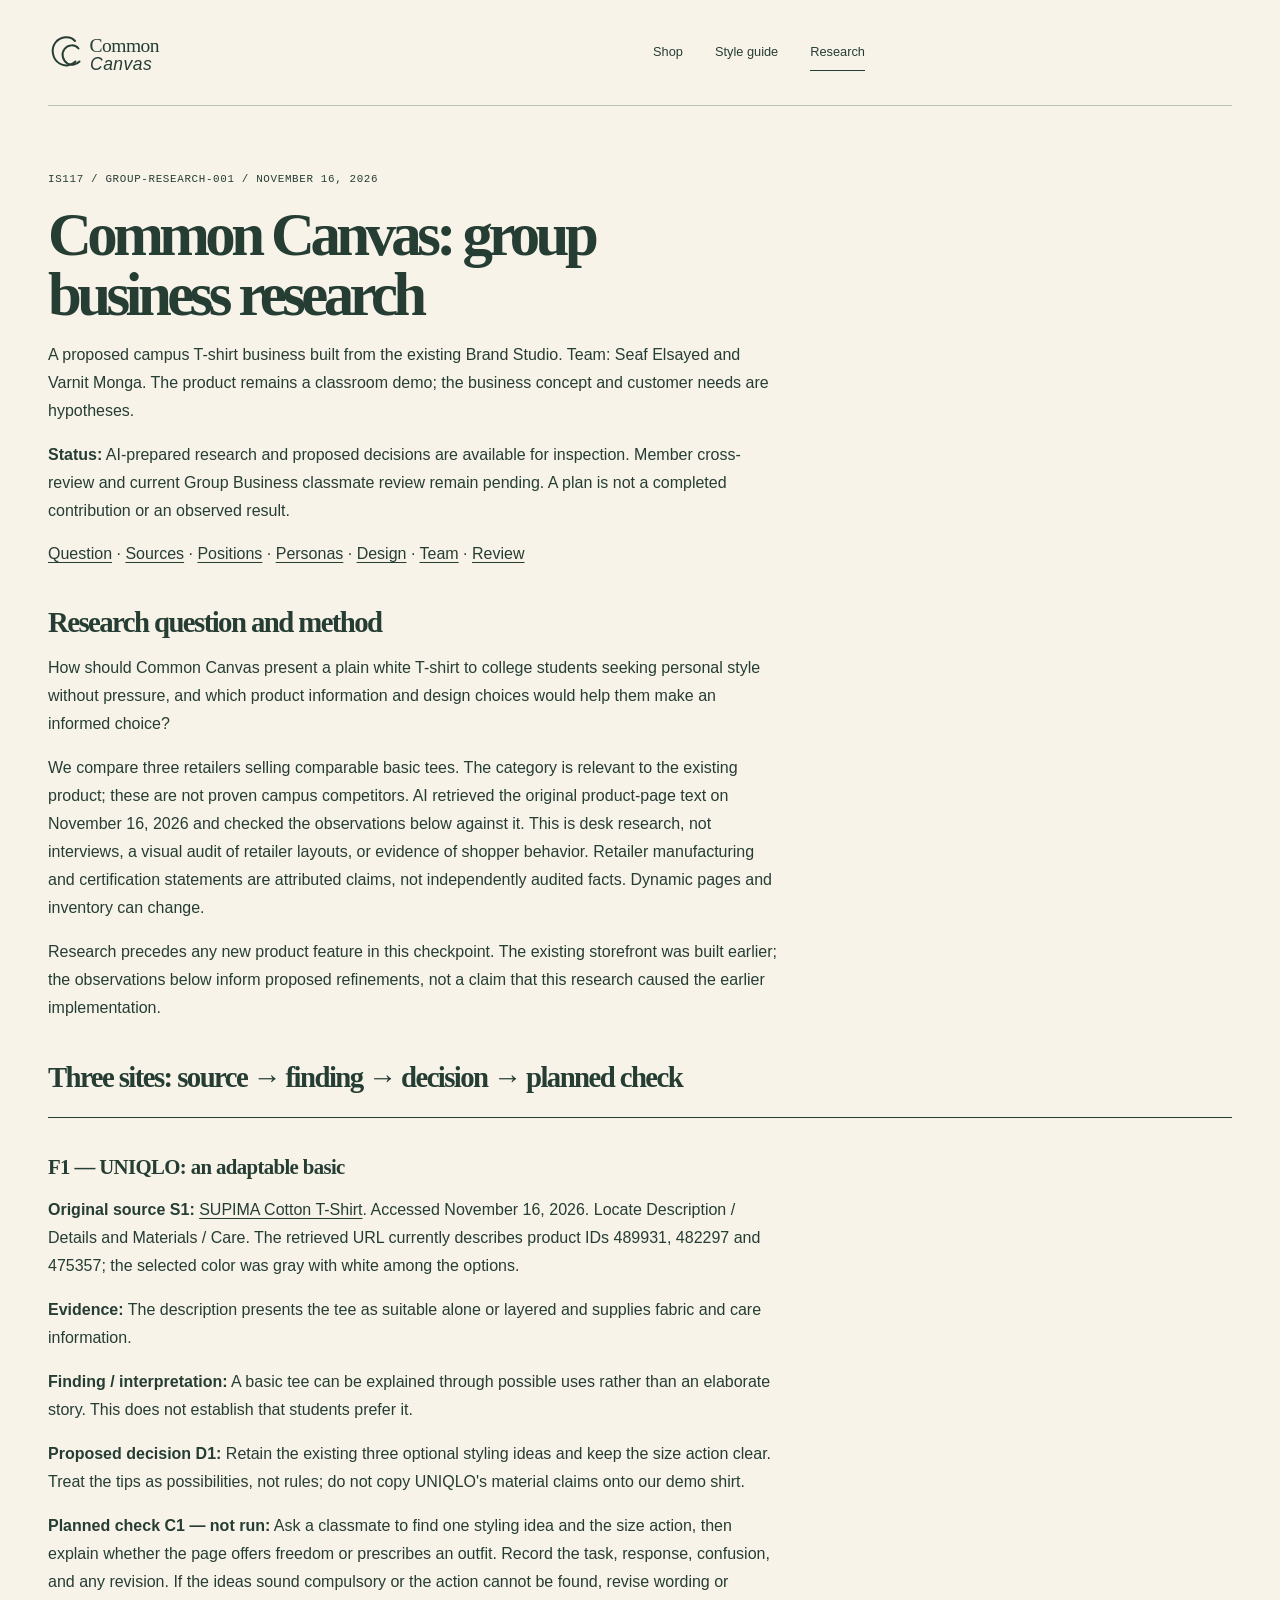
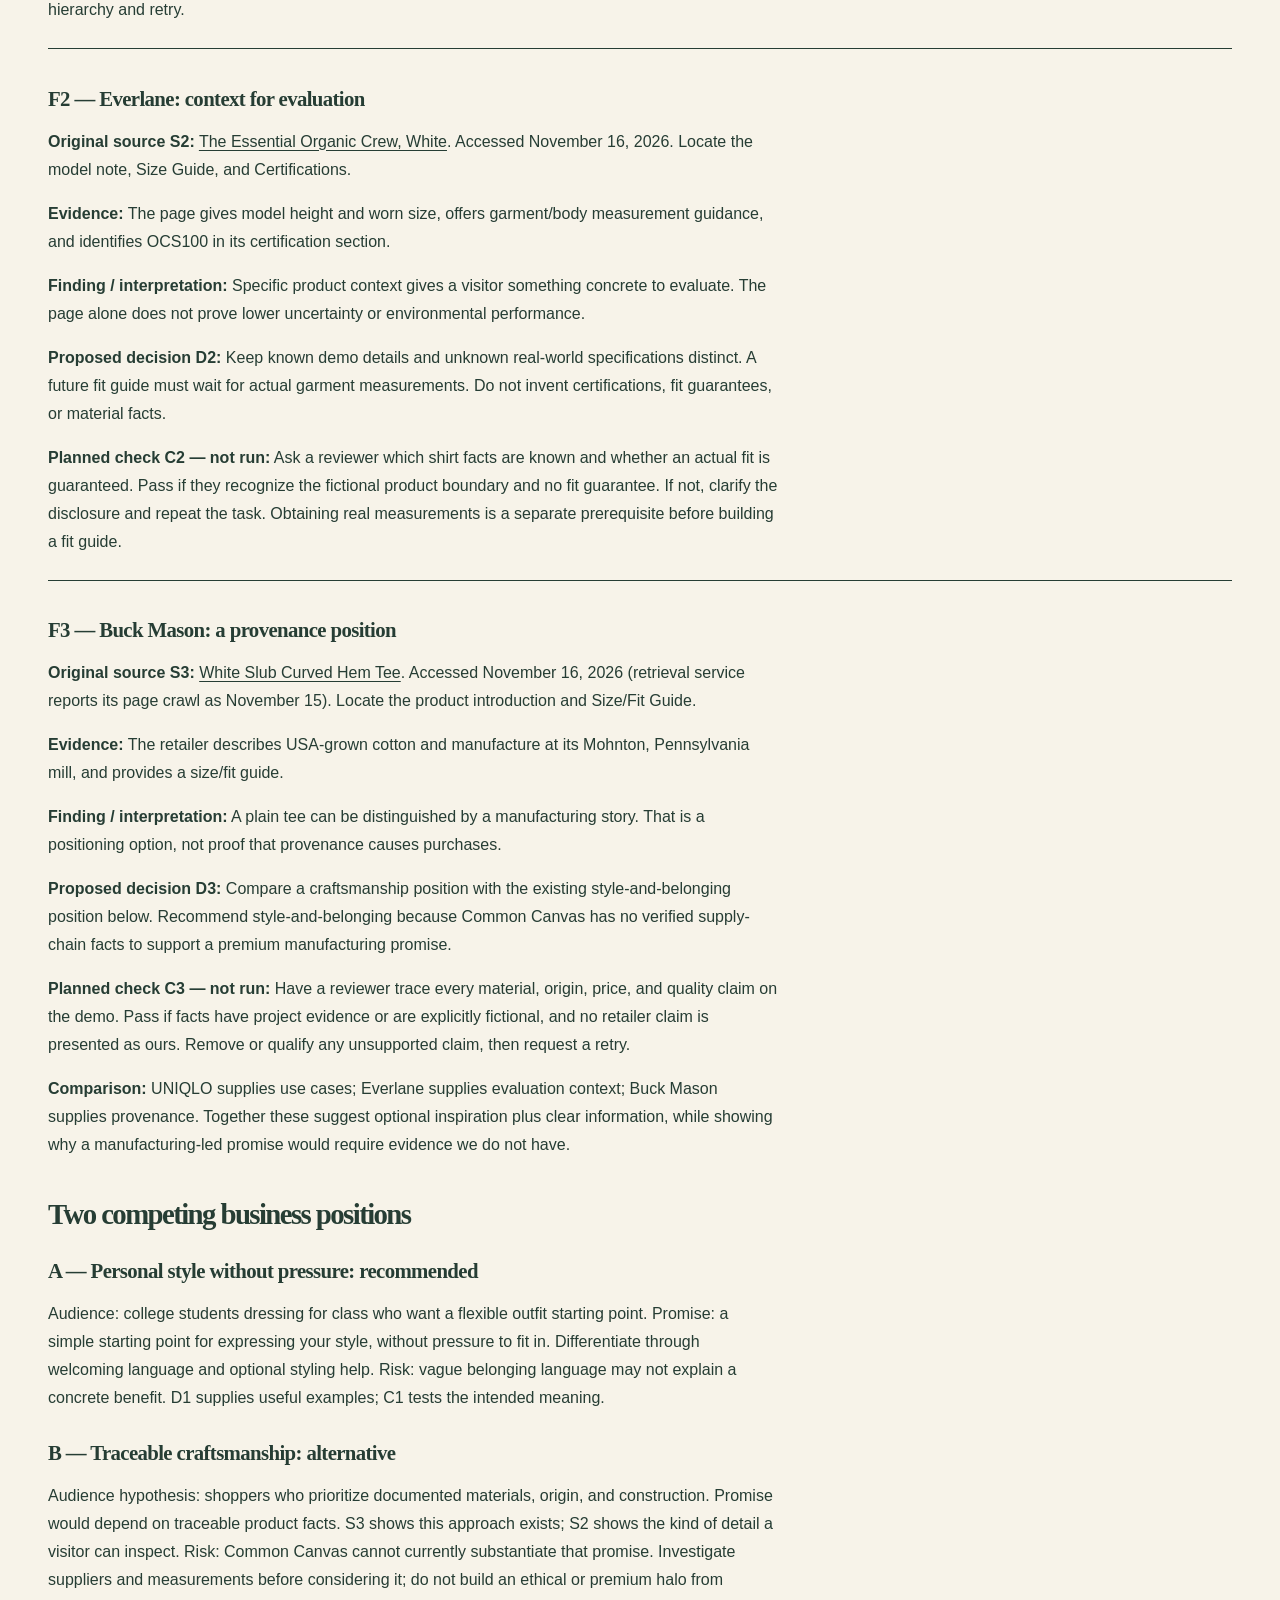
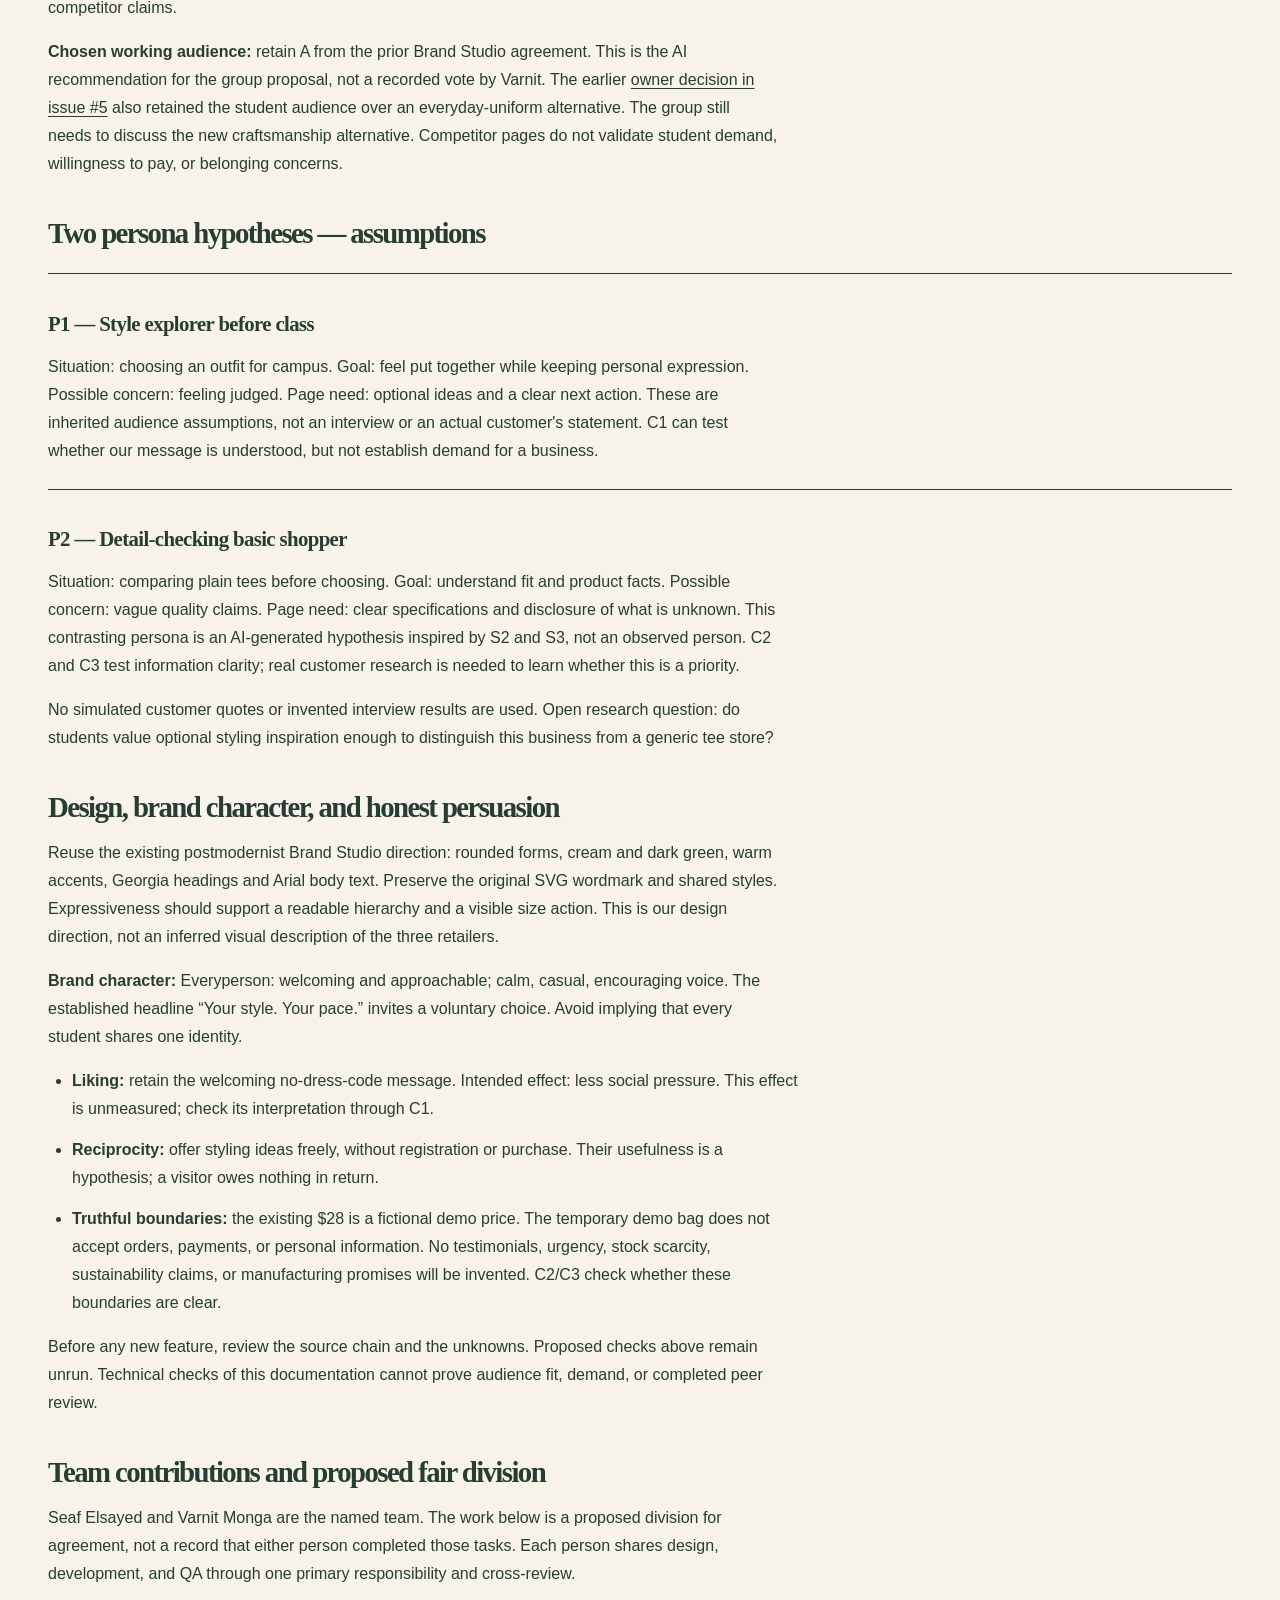
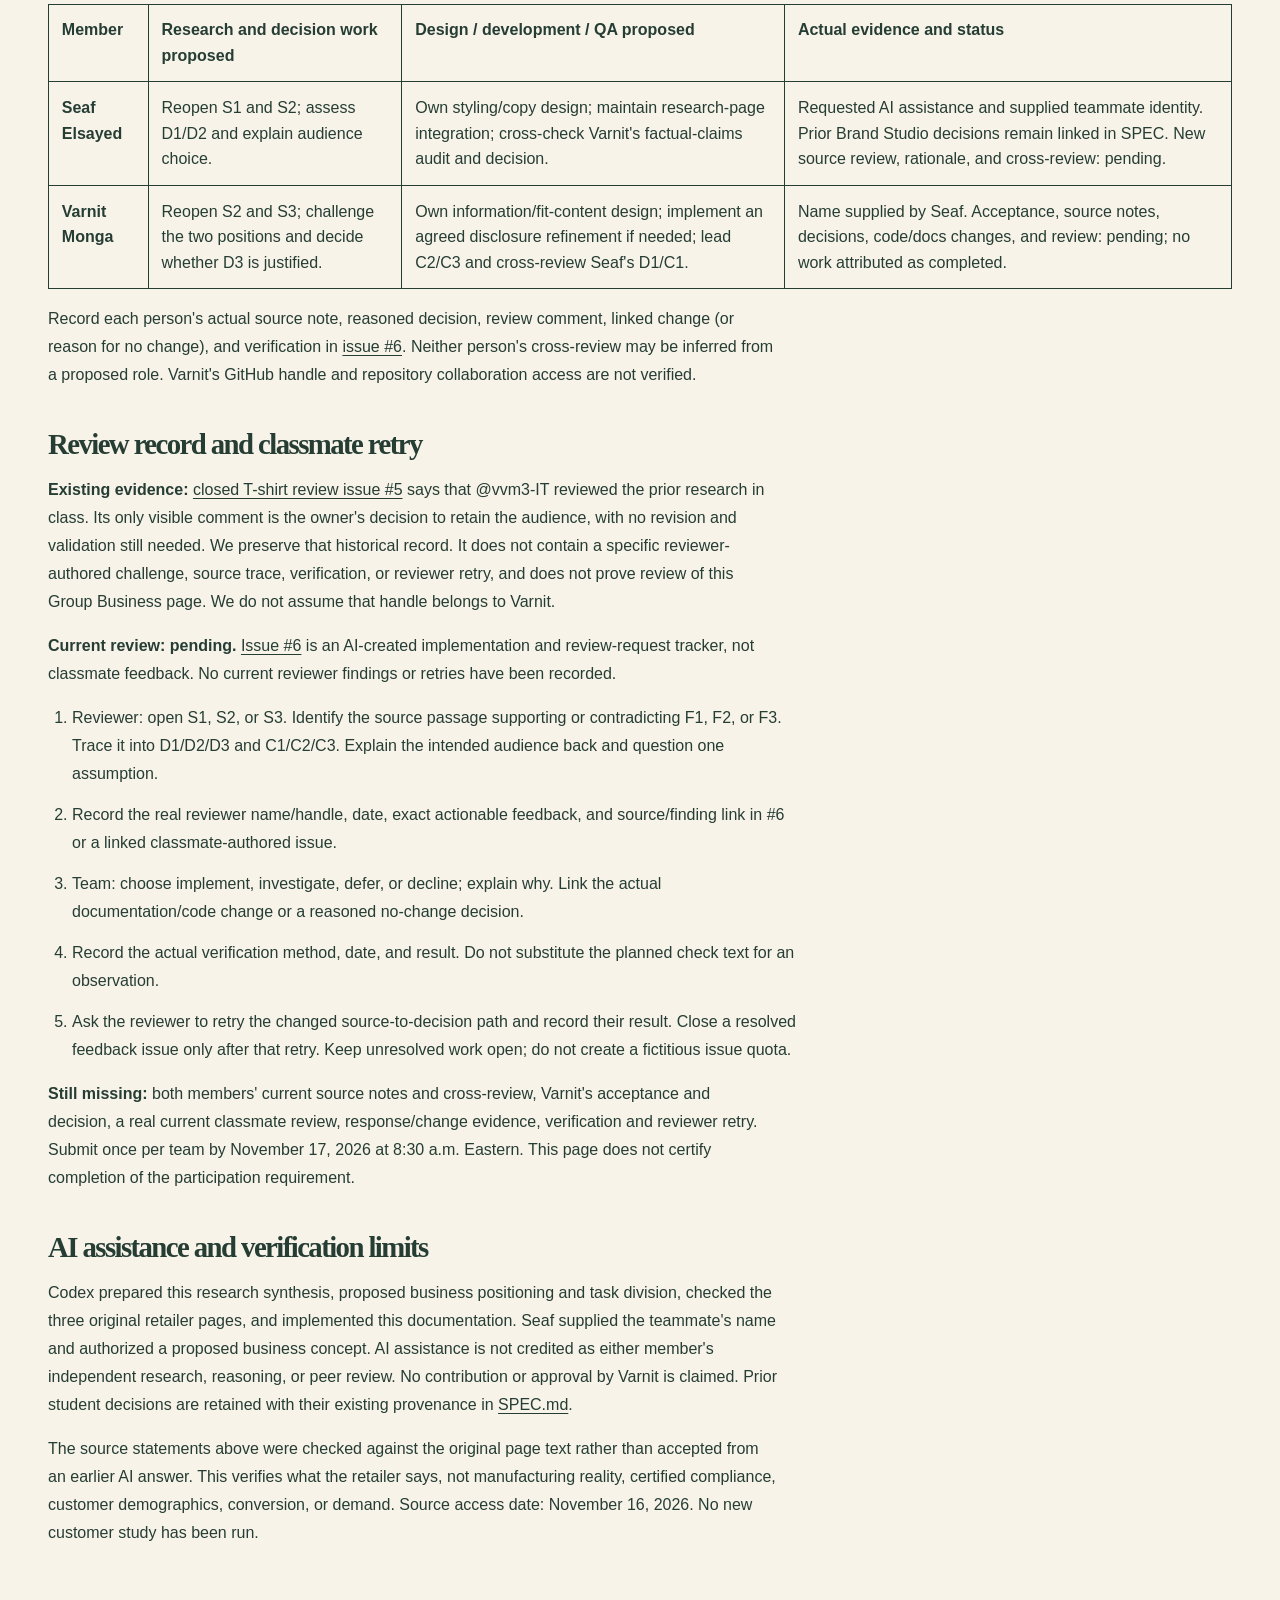
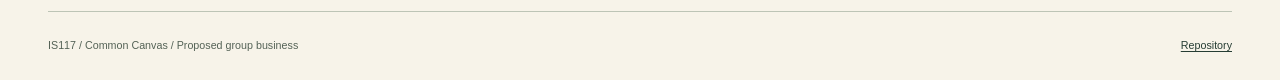
==== public/research.html @ 38889634 "Document proposed Common Canvas group business research" ====
<!doctype html>
<html lang="en">
  <head>
    <meta charset="utf-8" />
    <meta name="viewport" content="width=device-width, initial-scale=1" />
    <meta
      name="description"
      content="Common Canvas group business research: original sources, assumptions, proposed decisions, team responsibilities and pending peer review."
    />
    <title>Group Business Research — Common Canvas</title>
    <link rel="icon" href="data:," />
    <link rel="stylesheet" href="styles.css" />
    <link rel="stylesheet" href="research.css" />
  </head>
  <body>
    <a class="skip-link" href="#main">Skip to content</a>
    <header class="site-header wrap">
      <a
        class="brand-link"
        href="index.html"
        aria-label="Common Canvas storefront home"
        ><img
          class="wordmark"
          src="assets/wordmark.svg"
          alt="Common Canvas logo"
          width="190"
          height="44"
      /></a>
      <nav class="main-nav" aria-label="Main navigation">
        <a class="nav-link" href="index.html">Shop</a
        ><a class="nav-link" href="styleguide.html">Style guide</a
        ><a class="nav-link" href="research.html" aria-current="page"
          >Research</a
        >
      </nav>
    </header>
    <main id="main" class="wrap research-record">
      <p class="eyebrow">IS117 / GROUP-RESEARCH-001 / November 16, 2026</p>
      <h1>Common Canvas: group business research</h1>
      <p>
        A proposed campus T-shirt business built from the existing Brand Studio.
        Team: Seaf Elsayed and Varnit Monga. The product remains a classroom
        demo; the business concept and customer needs are hypotheses.
      </p>
      <p>
        <strong>Status:</strong> AI-prepared research and proposed decisions are
        available for inspection. Member cross-review and current Group Business
        classmate review remain pending. A plan is not a completed contribution
        or an observed result.
      </p>
      <nav aria-label="Research contents">
        <a href="#question">Question</a> · <a href="#sources">Sources</a> ·
        <a href="#positions">Positions</a> · <a href="#personas">Personas</a> ·
        <a href="#design">Design</a> · <a href="#team">Team</a> ·
        <a href="#review">Review</a>
      </nav>
      <section id="question">
        <h2>Research question and method</h2>
        <p>
          How should Common Canvas present a plain white T-shirt to college
          students seeking personal style without pressure, and which product
          information and design choices would help them make an informed
          choice?
        </p>
        <p>
          We compare three retailers selling comparable basic tees. The category
          is relevant to the existing product; these are not proven campus
          competitors. AI retrieved the original product-page text on November
          16, 2026 and checked the observations below against it. This is desk
          research, not interviews, a visual audit of retailer layouts, or
          evidence of shopper behavior. Retailer manufacturing and certification
          statements are attributed claims, not independently audited facts.
          Dynamic pages and inventory can change.
        </p>
        <p>
          Research precedes any new product feature in this checkpoint. The
          existing storefront was built earlier; the observations below inform
          proposed refinements, not a claim that this research caused the
          earlier implementation.
        </p>
      </section>
      <section id="sources">
        <h2>Three sites: source → finding → decision → planned check</h2>
        <article id="finding-1">
          <h3>F1 — UNIQLO: an adaptable basic</h3>
          <p>
            <strong>Original source S1:</strong>
            <a href="https://www.uniqlo.com/us/en/products/E455365-000/00"
              >SUPIMA Cotton T-Shirt</a
            >. Accessed November 16, 2026. Locate Description / Details and
            Materials / Care. The retrieved URL currently describes product IDs
            489931, 482297 and 475357; the selected color was gray with white
            among the options.
          </p>
          <p>
            <strong>Evidence:</strong> The description presents the tee as
            suitable alone or layered and supplies fabric and care information.
          </p>
          <p>
            <strong>Finding / interpretation:</strong> A basic tee can be
            explained through possible uses rather than an elaborate story. This
            does not establish that students prefer it.
          </p>
          <p>
            <strong>Proposed decision D1:</strong> Retain the existing three
            optional styling ideas and keep the size action clear. Treat the
            tips as possibilities, not rules; do not copy UNIQLO's material
            claims onto our demo shirt.
          </p>
          <p>
            <strong>Planned check C1 — not run:</strong> Ask a classmate to find
            one styling idea and the size action, then explain whether the page
            offers freedom or prescribes an outfit. Record the task, response,
            confusion, and any revision. If the ideas sound compulsory or the
            action cannot be found, revise wording or hierarchy and retry.
          </p>
        </article>
        <article id="finding-2">
          <h3>F2 — Everlane: context for evaluation</h3>
          <p>
            <strong>Original source S2:</strong>
            <a
              href="https://www.everlane.com/products/mens-essential-organic-crew-uniform-white"
              >The Essential Organic Crew, White</a
            >. Accessed November 16, 2026. Locate the model note, Size Guide,
            and Certifications.
          </p>
          <p>
            <strong>Evidence:</strong> The page gives model height and worn
            size, offers garment/body measurement guidance, and identifies
            OCS100 in its certification section.
          </p>
          <p>
            <strong>Finding / interpretation:</strong> Specific product context
            gives a visitor something concrete to evaluate. The page alone does
            not prove lower uncertainty or environmental performance.
          </p>
          <p>
            <strong>Proposed decision D2:</strong> Keep known demo details and
            unknown real-world specifications distinct. A future fit guide must
            wait for actual garment measurements. Do not invent certifications,
            fit guarantees, or material facts.
          </p>
          <p>
            <strong>Planned check C2 — not run:</strong> Ask a reviewer which
            shirt facts are known and whether an actual fit is guaranteed. Pass
            if they recognize the fictional product boundary and no fit
            guarantee. If not, clarify the disclosure and repeat the task.
            Obtaining real measurements is a separate prerequisite before
            building a fit guide.
          </p>
        </article>
        <article id="finding-3">
          <h3>F3 — Buck Mason: a provenance position</h3>
          <p>
            <strong>Original source S3:</strong>
            <a
              href="https://www.buckmason.com/products/white-slub-curved-hem-tee"
              >White Slub Curved Hem Tee</a
            >. Accessed November 16, 2026 (retrieval service reports its page
            crawl as November 15). Locate the product introduction and Size/Fit
            Guide.
          </p>
          <p>
            <strong>Evidence:</strong> The retailer describes USA-grown cotton
            and manufacture at its Mohnton, Pennsylvania mill, and provides a
            size/fit guide.
          </p>
          <p>
            <strong>Finding / interpretation:</strong> A plain tee can be
            distinguished by a manufacturing story. That is a positioning
            option, not proof that provenance causes purchases.
          </p>
          <p>
            <strong>Proposed decision D3:</strong> Compare a craftsmanship
            position with the existing style-and-belonging position below.
            Recommend style-and-belonging because Common Canvas has no verified
            supply-chain facts to support a premium manufacturing promise.
          </p>
          <p>
            <strong>Planned check C3 — not run:</strong> Have a reviewer trace
            every material, origin, price, and quality claim on the demo. Pass
            if facts have project evidence or are explicitly fictional, and no
            retailer claim is presented as ours. Remove or qualify any
            unsupported claim, then request a retry.
          </p>
        </article>
        <p>
          <strong>Comparison:</strong> UNIQLO supplies use cases; Everlane
          supplies evaluation context; Buck Mason supplies provenance. Together
          these suggest optional inspiration plus clear information, while
          showing why a manufacturing-led promise would require evidence we do
          not have.
        </p>
      </section>
      <section id="positions">
        <h2>Two competing business positions</h2>
        <h3>A — Personal style without pressure: recommended</h3>
        <p>
          Audience: college students dressing for class who want a flexible
          outfit starting point. Promise: a simple starting point for expressing
          your style, without pressure to fit in. Differentiate through
          welcoming language and optional styling help. Risk: vague belonging
          language may not explain a concrete benefit. D1 supplies useful
          examples; C1 tests the intended meaning.
        </p>
        <h3>B — Traceable craftsmanship: alternative</h3>
        <p>
          Audience hypothesis: shoppers who prioritize documented materials,
          origin, and construction. Promise would depend on traceable product
          facts. S3 shows this approach exists; S2 shows the kind of detail a
          visitor can inspect. Risk: Common Canvas cannot currently substantiate
          that promise. Investigate suppliers and measurements before
          considering it; do not build an ethical or premium halo from
          competitor claims.
        </p>
        <p>
          <strong>Chosen working audience:</strong> retain A from the prior
          Brand Studio agreement. This is the AI recommendation for the group
          proposal, not a recorded vote by Varnit. The earlier
          <a
            href="https://github.com/seafelsayed/is117-brand-studio/issues/5#issuecomment-6757113529"
            >owner decision in issue #5</a
          >
          also retained the student audience over an everyday-uniform
          alternative. The group still needs to discuss the new craftsmanship
          alternative. Competitor pages do not validate student demand,
          willingness to pay, or belonging concerns.
        </p>
      </section>
      <section id="personas">
        <h2>Two persona hypotheses — assumptions</h2>
        <article>
          <h3>P1 — Style explorer before class</h3>
          <p>
            Situation: choosing an outfit for campus. Goal: feel put together
            while keeping personal expression. Possible concern: feeling judged.
            Page need: optional ideas and a clear next action. These are
            inherited audience assumptions, not an interview or an actual
            customer's statement. C1 can test whether our message is understood,
            but not establish demand for a business.
          </p>
        </article>
        <article>
          <h3>P2 — Detail-checking basic shopper</h3>
          <p>
            Situation: comparing plain tees before choosing. Goal: understand
            fit and product facts. Possible concern: vague quality claims. Page
            need: clear specifications and disclosure of what is unknown. This
            contrasting persona is an AI-generated hypothesis inspired by S2 and
            S3, not an observed person. C2 and C3 test information clarity; real
            customer research is needed to learn whether this is a priority.
          </p>
        </article>
        <p>
          No simulated customer quotes or invented interview results are used.
          Open research question: do students value optional styling inspiration
          enough to distinguish this business from a generic tee store?
        </p>
      </section>
      <section id="design">
        <h2>Design, brand character, and honest persuasion</h2>
        <p>
          Reuse the existing postmodernist Brand Studio direction: rounded
          forms, cream and dark green, warm accents, Georgia headings and Arial
          body text. Preserve the original SVG wordmark and shared styles.
          Expressiveness should support a readable hierarchy and a visible size
          action. This is our design direction, not an inferred visual
          description of the three retailers.
        </p>
        <p>
          <strong>Brand character:</strong> Everyperson: welcoming and
          approachable; calm, casual, encouraging voice. The established
          headline “Your style. Your pace.” invites a voluntary choice. Avoid
          implying that every student shares one identity.
        </p>
        <ul>
          <li>
            <strong>Liking:</strong> retain the welcoming no-dress-code message.
            Intended effect: less social pressure. This effect is unmeasured;
            check its interpretation through C1.
          </li>
          <li>
            <strong>Reciprocity:</strong> offer styling ideas freely, without
            registration or purchase. Their usefulness is a hypothesis; a
            visitor owes nothing in return.
          </li>
          <li>
            <strong>Truthful boundaries:</strong> the existing $28 is a
            fictional demo price. The temporary demo bag does not accept orders,
            payments, or personal information. No testimonials, urgency, stock
            scarcity, sustainability claims, or manufacturing promises will be
            invented. C2/C3 check whether these boundaries are clear.
          </li>
        </ul>
        <p>
          Before any new feature, review the source chain and the unknowns.
          Proposed checks above remain unrun. Technical checks of this
          documentation cannot prove audience fit, demand, or completed peer
          review.
        </p>
      </section>
      <section id="team">
        <h2>Team contributions and proposed fair division</h2>
        <p>
          Seaf Elsayed and Varnit Monga are the named team. The work below is a
          proposed division for agreement, not a record that either person
          completed those tasks. Each person shares design, development, and QA
          through one primary responsibility and cross-review.
        </p>
        <section
          class="table-scroll"
          tabindex="0"
          aria-label="Team contribution table"
        >
          <table>
            <thead>
              <tr>
                <th scope="col">Member</th>
                <th scope="col">Research and decision work proposed</th>
                <th scope="col">Design / development / QA proposed</th>
                <th scope="col">Actual evidence and status</th>
              </tr>
            </thead>
            <tbody>
              <tr>
                <th scope="row">Seaf Elsayed</th>
                <td>
                  Reopen S1 and S2; assess D1/D2 and explain audience choice.
                </td>
                <td>
                  Own styling/copy design; maintain research-page integration;
                  cross-check Varnit's factual-claims audit and decision.
                </td>
                <td>
                  Requested AI assistance and supplied teammate identity. Prior
                  Brand Studio decisions remain linked in SPEC. New source
                  review, rationale, and cross-review: pending.
                </td>
              </tr>
              <tr>
                <th scope="row">Varnit Monga</th>
                <td>
                  Reopen S2 and S3; challenge the two positions and decide
                  whether D3 is justified.
                </td>
                <td>
                  Own information/fit-content design; implement an agreed
                  disclosure refinement if needed; lead C2/C3 and cross-review
                  Seaf's D1/C1.
                </td>
                <td>
                  Name supplied by Seaf. Acceptance, source notes, decisions,
                  code/docs changes, and review: pending; no work attributed as
                  completed.
                </td>
              </tr>
            </tbody>
          </table>
        </section>
        <p>
          Record each person's actual source note, reasoned decision, review
          comment, linked change (or reason for no change), and verification in
          <a href="https://github.com/seafelsayed/is117-brand-studio/issues/6"
            >issue #6</a
          >. Neither person's cross-review may be inferred from a proposed role.
          Varnit's GitHub handle and repository collaboration access are not
          verified.
        </p>
      </section>
      <section id="review">
        <h2>Review record and classmate retry</h2>
        <p>
          <strong>Existing evidence:</strong>
          <a href="https://github.com/seafelsayed/is117-brand-studio/issues/5"
            >closed T-shirt review issue #5</a
          >
          says that @vvm3-IT reviewed the prior research in class. Its only
          visible comment is the owner's decision to retain the audience, with
          no revision and validation still needed. We preserve that historical
          record. It does not contain a specific reviewer-authored challenge,
          source trace, verification, or reviewer retry, and does not prove
          review of this Group Business page. We do not assume that handle
          belongs to Varnit.
        </p>
        <p>
          <strong>Current review: pending.</strong>
          <a href="https://github.com/seafelsayed/is117-brand-studio/issues/6"
            >Issue #6</a
          >
          is an AI-created implementation and review-request tracker, not
          classmate feedback. No current reviewer findings or retries have been
          recorded.
        </p>
        <ol>
          <li>
            Reviewer: open S1, S2, or S3. Identify the source passage supporting
            or contradicting F1, F2, or F3. Trace it into D1/D2/D3 and C1/C2/C3.
            Explain the intended audience back and question one assumption.
          </li>
          <li>
            Record the real reviewer name/handle, date, exact actionable
            feedback, and source/finding link in #6 or a linked
            classmate-authored issue.
          </li>
          <li>
            Team: choose implement, investigate, defer, or decline; explain why.
            Link the actual documentation/code change or a reasoned no-change
            decision.
          </li>
          <li>
            Record the actual verification method, date, and result. Do not
            substitute the planned check text for an observation.
          </li>
          <li>
            Ask the reviewer to retry the changed source-to-decision path and
            record their result. Close a resolved feedback issue only after that
            retry. Keep unresolved work open; do not create a fictitious issue
            quota.
          </li>
        </ol>
        <p>
          <strong>Still missing:</strong> both members' current source notes and
          cross-review, Varnit's acceptance and decision, a real current
          classmate review, response/change evidence, verification and reviewer
          retry. Submit once per team by November 17, 2026 at 8:30 a.m. Eastern.
          This page does not certify completion of the participation
          requirement.
        </p>
      </section>
      <section id="disclosure">
        <h2>AI assistance and verification limits</h2>
        <p>
          Codex prepared this research synthesis, proposed business positioning
          and task division, checked the three original retailer pages, and
          implemented this documentation. Seaf supplied the teammate's name and
          authorized a proposed business concept. AI assistance is not credited
          as either member's independent research, reasoning, or peer review. No
          contribution or approval by Varnit is claimed. Prior student decisions
          are retained with their existing provenance in
          <a
            href="https://github.com/seafelsayed/is117-brand-studio/blob/main/SPEC.md"
            >SPEC.md</a
          >.
        </p>
        <p>
          The source statements above were checked against the original page
          text rather than accepted from an earlier AI answer. This verifies
          what the retailer says, not manufacturing reality, certified
          compliance, customer demographics, conversion, or demand. Source
          access date: November 16, 2026. No new customer study has been run.
        </p>
      </section>
    </main>
    <footer class="site-footer wrap">
      <p>IS117 / Common Canvas / Proposed group business</p>
      <a href="https://github.com/seafelsayed/is117-brand-studio">Repository</a>
    </footer>
  </body>
</html>
---- public/styles.css ----
/* Shared brand tokens. Change these after you agree on your brand direction.
   Both the storefront and the live style guide use this file. */
:root {
  --color-paper: #f7f3e9;
  --color-ink: #263d34;
  --color-muted: #546256;
  --color-line: #bdc4b6;
  --color-accent: #dfc7b2;
  --color-soft: #e2e7dc;
  --color-white: #fff;
  --color-danger: #992e28;
  --font-body: arial, helvetica, sans-serif;
  --font-display: georgia, "Times New Roman", serif;
  --font-mono: ui-monospace, sfmono-regular, consolas, monospace;
  --space-1: 0.5rem;
  --space-2: 1rem;
  --space-3: 1.5rem;
  --space-4: 2rem;
  --space-5: 3rem;
  --space-6: 4rem;
  --page-width: 1440px;
}

* {
  box-sizing: border-box;
}

html {
  scroll-behavior: smooth;
  scroll-padding-top: 1.5rem;
}

body {
  margin: 0;
  background: var(--color-paper);
  color: var(--color-ink);
  font-family: var(--font-body);
  line-height: 1.6;
  -webkit-font-smoothing: antialiased;
}

img,
svg {
  display: block;
  max-width: 100%;
}

button,
a,
input {
  -webkit-tap-highlight-color: transparent;
}

a {
  color: inherit;
  text-underline-offset: 0.2em;
  text-decoration-thickness: 1px;
}

a:hover {
  text-decoration-thickness: 2px;
}

button,
input {
  font: inherit;
}

button {
  cursor: pointer;
}

button:disabled {
  cursor: default;
}

:focus-visible {
  outline: 3px solid var(--color-ink);
  outline-offset: 5px;
}

[hidden] {
  display: none !important;
}

::selection {
  background: var(--color-accent);
  color: var(--color-ink);
}

h1,
h2,
h3,
p {
  margin: 0;
}

h1,
h2,
h3 {
  font-family: var(--font-display);
  font-weight: 550;
}

h1 {
  font-size: clamp(3.4rem, 6.25vw, 6.6rem);
  line-height: 0.99;
  letter-spacing: -0.075em;
}

h2 {
  font-size: clamp(2rem, 3.6vw, 3.75rem);
  line-height: 1.08;
  letter-spacing: -0.055em;
}

h3 {
  font-size: 1.3rem;
  line-height: 1.3;
  letter-spacing: -0.03em;
}

p + p {
  margin-top: var(--space-2);
}

.wrap {
  width: min(calc(100% - 6rem), var(--page-width));
  margin-inline: auto;
}

.muted {
  color: var(--color-muted);
}

.eyebrow,
.micro-label,
.visual-label,
.image-caption,
.section-number,
.type-label,
.token-name {
  font-family: var(--font-mono);
  font-size: 0.68rem;
  font-weight: 500;
  line-height: 1.5;
  letter-spacing: 0.06em;
  text-transform: uppercase;
}

.eyebrow {
  display: flex;
  align-items: center;
  gap: 0.55rem;
}

.status-dot {
  width: 7px;
  height: 7px;
  display: inline-block;
  background: var(--color-ink);
  border-radius: 50%;
}

.skip-link {
  position: fixed;
  top: 8px;
  left: 8px;
  z-index: 10;
  transform: translateY(-180%);
  padding: 0.75rem 1rem;
  background: var(--color-ink);
  color: var(--color-white);
}

.skip-link:focus {
  transform: translateY(0);
}

.starter-notice {
  display: flex;
  justify-content: space-between;
  align-items: center;
  gap: 1.5rem;
  padding: 0.8rem 3rem;
  background: var(--color-accent);
  font-size: 0.73rem;
  line-height: 1.5;
}

.starter-notice a {
  flex-shrink: 0;
  font-weight: 650;
}

.site-header {
  min-height: 106px;
  display: flex;
  align-items: center;
  gap: 3rem;
  border-bottom: 1px solid var(--color-line);
}

.brand-link {
  display: inline-block;
  flex-shrink: 0;
}

.wordmark {
  width: 190px;
  height: auto;
}

.main-nav {
  display: flex;
  justify-content: center;
  align-items: center;
  gap: 2rem;
  margin-inline: auto;
}

.nav-link,
.bag-link {
  text-decoration: none;
  font-size: 0.8rem;
}

.nav-link {
  padding-block: 0.5rem;
  border-bottom: 1px solid transparent;
}

.nav-link:hover,
.nav-link[aria-current="page"] {
  border-color: currentcolor;
}

.bag-link {
  display: flex;
  align-items: center;
  gap: 0.65rem;
  white-space: nowrap;
}

.bag-count {
  display: grid;
  place-items: center;
  min-width: 1.7rem;
  height: 1.7rem;
  border: 1px solid var(--color-ink);
  border-radius: 50%;
  font-size: 0.7rem;
}

.product-section {
  display: grid;
  grid-template-columns: 1.13fr 1fr;
  gap: clamp(3rem, 7vw, 8rem);
  padding-block: var(--space-5) 5rem;
  align-items: start;
}

.product-visual {
  position: relative;
  background: var(--color-soft);
  border: 2px solid var(--color-ink);
  border-radius: 48% 48% 8px 8px;
  box-shadow: 14px 14px 0 var(--color-accent);
  margin: 20px 14px 14px 0;
}

.visual-label {
  z-index: 1;
  inset: 1.3rem 1.4rem auto;
  display: flex;
  gap: 1rem;
  font-size: 0.6rem;
  position: static;
  padding: 28px 28px 0;
  justify-content: center;
  flex-wrap: wrap;
}

.shirt-image {
  width: 100%;
  height: auto;
  aspect-ratio: 800 / 880;
  object-fit: contain;
  border-radius: 48% 48% 0 0;
  padding-top: 30px;
}

.image-caption {
  display: flex;
  align-items: center;
  justify-content: space-between;
  gap: 1rem;
  padding: 1.2rem 1.4rem;
  font-size: 0.59rem;
  border-top: 1px solid var(--color-ink);
  font-family: var(--font-display);
  text-transform: none;
  letter-spacing: 0;
}

.image-caption > :last-child {
  font-family: var(--font-body);
  font-size: 1.5rem;
  line-height: 1;
}

.product-information {
  max-width: 530px;
  padding-block: 1rem;
  order: -1;
}

.product-information h1 {
  margin-top: 1.6rem;
  font-size: clamp(3.5rem, 6.5vw, 6.5rem);
  letter-spacing: -0.055em;
  font-weight: 400;
}

.product-intro {
  font-size: 1.2rem;
  line-height: 1.5;
  margin-top: 1.8rem;
  letter-spacing: -0.025em;
}

.product-description {
  margin-top: 0.6rem;
  font-size: 0.88rem;
  max-width: 430px;
}

.price-row {
  display: flex;
  align-items: center;
  justify-content: space-between;
  gap: 1rem;
  margin-block: 2rem 1.5rem;
  padding-bottom: 1.2rem;
  border-bottom: 1px solid var(--color-line);
}

.price {
  font-size: 1.65rem;
  letter-spacing: -0.04em;
  font-weight: 600;
}

.price span {
  font-family: var(--font-mono);
  font-size: 0.65rem;
  font-weight: 400;
  letter-spacing: 0;
  margin-left: 0.25rem;
}

.price-row .micro-label {
  color: var(--color-muted);
  font-size: 0.6rem;
}

fieldset {
  padding: 0;
  margin: 0;
  border: 0;
  min-width: 0;
}

legend {
  padding: 0;
  font-size: 0.84rem;
  font-weight: 650;
}

.field-help {
  margin-top: 0.3rem;
  color: var(--color-muted);
  font-size: 0.74rem;
}

.size-options {
  display: grid;
  grid-template-columns: repeat(4, 1fr);
  gap: 0.6rem;
  margin-top: 1rem;
}

.size-option {
  position: relative;
  cursor: pointer;
}

.size-option input {
  position: absolute;
  opacity: 0;
  width: 100%;
  height: 100%;
  margin: 0;
  cursor: pointer;
}

.size-option span {
  display: grid;
  place-items: center;
  min-height: 3.2rem;
  border: 1px solid var(--color-line);
  background: var(--color-paper);
  font-size: 0.83rem;
  transition:
    background 150ms ease,
    border-color 150ms ease;
}

.size-option input:checked + span {
  background: var(--color-ink);
  border-color: var(--color-ink);
  color: var(--color-paper);
}

.size-option input:hover + span {
  border-color: var(--color-ink);
}

.size-option input:focus-visible + span {
  outline: 3px solid var(--color-ink);
  outline-offset: 4px;
}

.size-option input:focus-visible {
  outline: none;
}

.field-error {
  color: var(--color-danger);
  font-size: 0.8rem;
  margin-top: 0.9rem;
  font-weight: 550;
}

.button {
  display: inline-flex;
  align-items: center;
  justify-content: space-between;
  gap: 2rem;
  min-height: 3.4rem;
  border: 1px solid var(--color-ink);
  padding: 0.9rem 1.25rem;
  font-size: 0.82rem;
  font-weight: 550;
  line-height: 1.4;
  text-decoration: none;
  transition:
    background 150ms ease,
    color 150ms ease;
  border-radius: 30px;
}

.button > span[aria-hidden] {
  font-size: 1.25rem;
  line-height: 1;
}

.button-primary {
  background: var(--color-ink);
  color: var(--color-paper);
}

.button-primary:hover {
  background: var(--color-accent);
  color: var(--color-ink);
}

.button-secondary {
  background: transparent;
  color: var(--color-ink);
}

.button-secondary:hover {
  background: var(--color-soft);
}

.add-button {
  width: 100%;
  margin-top: 1.4rem;
}

.demo-disclaimer {
  font-size: 0.68rem;
  line-height: 1.65;
  color: var(--color-muted);
  margin-top: 0.9rem;
  max-width: 420px;
}

.product-facts {
  margin-bottom: 0;
  margin-top: 1.8rem;
}

.product-facts div {
  display: flex;
  justify-content: space-between;
  gap: 1rem;
  padding-block: 0.62rem;
  border-top: 1px solid var(--color-line);
  font-size: 0.71rem;
}

.product-facts dt {
  color: var(--color-muted);
}

.product-facts dd {
  margin: 0;
  font-weight: 500;
  text-align: right;
}

.bag-section {
  display: grid;
  grid-template-columns: 1fr 1fr;
  gap: 3rem;
  border-top: 1px solid var(--color-line);
  padding-block: 3rem;
}

.bag-section h2 {
  margin-top: 0.6rem;
  font-size: clamp(2rem, 3vw, 3rem);
}

.bag-details {
  padding-top: 0.2rem;
  font-size: 0.85rem;
}

.bag-message {
  max-width: 500px;
}

.bag-items {
  list-style: none;
  margin: 1rem 0;
  padding: 0;
}

.bag-items:empty {
  margin: 0;
}

.bag-items li {
  padding-block: 0.55rem;
  border-bottom: 1px solid var(--color-line);
  font-size: 0.78rem;
}

.text-button {
  padding: 0.5rem 0;
  border: 0;
  background: transparent;
  color: var(--color-ink);
  font-size: 0.8rem;
  text-decoration: underline;
  text-underline-offset: 0.25rem;
}

.text-button:disabled {
  opacity: 0.5;
}

.bag-details .field-help {
  margin-top: 0.4rem;
  font-size: 0.69rem;
}

.starter-next {
  display: grid;
  grid-template-columns: 1fr 1fr;
  gap: 1.5rem 3rem;
  background: var(--color-accent);
  padding: 2.7rem 3rem 3rem;
  margin-block: 1rem 4rem;
}

.starter-next > .eyebrow {
  grid-column: 1 / -1;
}

.starter-next > div {
  max-width: 470px;
  font-size: 0.86rem;
}

.starter-next .button {
  margin-top: 1.6rem;
}

.site-footer {
  display: flex;
  align-items: center;
  justify-content: space-between;
  gap: 2rem;
  border-top: 1px solid var(--color-line);
  padding-block: 1.6rem;
  font-size: 0.67rem;
  color: var(--color-muted);
}

.footer-tagline {
  margin: 0;
}

.footer-separator {
  margin-inline: 0.6rem;
  color: var(--color-ink);
}

.site-footer a {
  color: var(--color-ink);
}

/* Shared editorial pages */
.page-hero {
  padding-block: 4.5rem 3.8rem;
  display: grid;
  grid-template-columns: 1.25fr 0.75fr;
  align-items: end;
  gap: 1.3rem 4rem;
}

.page-hero > .eyebrow {
  grid-column: 1 / -1;
}

.page-hero h1 {
  font-size: clamp(3.5rem, 6.8vw, 7.3rem);
}

.page-hero .hero-summary {
  max-width: 400px;
  font-size: 0.95rem;
  color: var(--color-muted);
  padding-bottom: 0.25rem;
}

.hero-summary strong {
  font-weight: 550;
  color: var(--color-ink);
}

.page-subnav {
  display: flex;
  flex-wrap: wrap;
  gap: 0.6rem 1.8rem;
  padding-block: 1rem;
  border-top: 1px solid var(--color-line);
  border-bottom: 1px solid var(--color-line);
  font-size: 0.76rem;
}

.section-link {
  text-decoration: none;
}

.section-link:hover {
  text-decoration: underline;
}

.guide-section {
  padding-block: 3rem;
  border-bottom: 1px solid var(--color-line);
  display: grid;
  grid-template-columns: 0.32fr 1fr;
  column-gap: 3rem;
}

.section-heading .section-number {
  color: var(--color-muted);
  display: block;
  margin-bottom: 0.8rem;
}

.section-heading h2 {
  font-size: clamp(1.7rem, 2.5vw, 2.65rem);
}

.section-heading p {
  font-size: 0.78rem;
  color: var(--color-muted);
  margin-top: 1rem;
  max-width: 210px;
}

.guide-content {
  min-width: 0;
}

.draft-label {
  display: inline-block;
  padding: 0.3rem 0.55rem;
  background: var(--color-accent);
  color: var(--color-ink);
  font-family: var(--font-mono);
  font-size: 0.6rem;
  line-height: 1.4;
  letter-spacing: 0.03em;
  text-transform: uppercase;
}

.decision-grid {
  display: grid;
  grid-template-columns: repeat(3, 1fr);
  gap: 1.5rem;
  margin-top: 1.6rem;
}

.decision-grid > div {
  border-top: 1px solid var(--color-line);
  padding-top: 0.8rem;
}

.decision-grid h3 {
  font-size: 0.85rem;
  font-weight: 650;
  letter-spacing: 0;
}

.decision-grid p {
  font-size: 0.8rem;
  color: var(--color-muted);
  margin-top: 0.5rem;
}

.decision-grid .undecided {
  font-size: 1.5rem;
  font-weight: 450;
  color: var(--color-ink);
  letter-spacing: -0.04em;
}

.logo-board {
  min-height: 230px;
  display: grid;
  place-items: center;
  padding: 3rem;
  background: var(--color-white);
  border: 1px solid var(--color-line);
}

.logo-board img {
  width: min(100%, 380px);
}

.logo-variants {
  display: grid;
  grid-template-columns: 1fr 1fr;
  border: 1px solid var(--color-line);
  border-top: 0;
}

.logo-variant {
  min-height: 140px;
  padding: 1.5rem;
  display: flex;
  flex-direction: column;
  justify-content: space-between;
  gap: 1.5rem;
}

.logo-variant + .logo-variant {
  border-left: 1px solid var(--color-line);
}

.logo-small {
  width: 190px;
  height: auto;
}

.logo-mono {
  width: 190px;

  /* SVG artwork is already one color. */
}

.logo-variant p,
.guide-note {
  font-size: 0.73rem;
  color: var(--color-muted);
}

.guide-note {
  margin-top: 1rem;
  max-width: 680px;
}

.palette-grid {
  display: grid;
  grid-template-columns: repeat(5, 1fr);
  gap: 0.65rem;
}

.color-swatch {
  height: 120px;
  border: 1px solid var(--color-line);
  background: var(--swatch-color);
}

.palette-card h3 {
  font-size: 0.76rem;
  letter-spacing: 0;
  font-weight: 650;
  margin-top: 0.65rem;
}

.palette-card code {
  font-family: var(--font-mono);
  font-size: 0.65rem;
  color: var(--color-muted);
  display: block;
  margin-top: 0.15rem;
}

.palette-card p {
  font-size: 0.66rem;
  color: var(--color-muted);
  margin-top: 0.4rem;
  line-height: 1.5;
}

.type-specimen {
  border-top: 1px solid var(--color-line);
  padding-block: 1.3rem;
}

.type-specimen:first-child {
  border-top: 0;
  padding-top: 0;
}

.type-label {
  display: block;
  margin-bottom: 1rem;
  color: var(--color-muted);
  font-size: 0.6rem;
}

.type-display {
  font-family: var(--font-display);
  font-size: clamp(2.5rem, 4.5vw, 5rem);
  font-weight: 550;
  letter-spacing: -0.075em;
  line-height: 1;
  max-width: 700px;
}

.type-body {
  font-family: var(--font-body);
  font-size: 1rem;
  max-width: 570px;
}

.type-mono {
  font-family: var(--font-mono);
  text-transform: uppercase;
  font-size: 0.7rem;
  letter-spacing: 0.06em;
}

.spacing-grid {
  display: flex;
  flex-wrap: wrap;
  align-items: start;
  gap: 2rem;
}

.spacing-token {
  min-width: 52px;
}

.spacing-bar {
  width: var(--token-size);
  height: 40px;
  background: var(--color-ink);
  margin-bottom: 0.9rem;
}

.token-name {
  display: block;
  font-size: 0.6rem;
}

.spacing-token code {
  font-family: var(--font-mono);
  color: var(--color-muted);
  font-size: 0.65rem;
}

.button-samples {
  display: flex;
  flex-wrap: wrap;
  gap: 1rem;
}

.button-samples .button {
  min-width: 185px;
}

.voice-grid {
  display: grid;
  grid-template-columns: 1fr 1fr;
  gap: 2rem;
}

.voice-grid h3 {
  font-size: 0.95rem;
  font-weight: 600;
  margin-bottom: 0.65rem;
}

.voice-grid p {
  font-size: 0.84rem;
  color: var(--color-muted);
}

.voice-example {
  font-size: 1.7rem !important;
  color: var(--color-ink) !important;
  letter-spacing: -0.035em;
  line-height: 1.3;
}

.guide-footer-note {
  display: flex;
  gap: 2rem;
  align-items: center;
  justify-content: space-between;
  background: var(--color-soft);
  padding: 1.5rem 2rem;
  margin-block: 2rem 4rem;
}

.guide-footer-note p {
  font-size: 0.83rem;
  max-width: 680px;
}

.guide-footer-note a {
  font-size: 0.8rem;
  white-space: nowrap;
}

/* Common Canvas: shared identity components. */
.type-alternate {
  font-family: var(--font-body);
  font-style: italic;
  font-weight: 400;
}

.product-feedback {
  min-height: 1.6em;
  margin-top: 12px;
  font-size: 0.85rem;
  font-weight: 600;
}

.style-ideas {
  padding-block: var(--space-5);
  margin-block: var(--space-4);
  border-top: 1px solid var(--color-line);
}

.style-ideas h2 {
  margin-block: 20px;
  font-weight: 400;
}

.ideas-intro {
  max-width: 580px;
}

.idea-cards {
  display: grid;
  grid-template-columns: repeat(3, 1fr);
  gap: var(--space-3);
  margin-top: var(--space-4);
}

.idea-cards article {
  padding: var(--space-4);
  border: 1px solid var(--color-line);
  border-radius: 40px 40px 8px 8px;
  background: var(--color-soft);
}

.idea-cards h3 {
  margin-block: 20px 12px;
}

.idea-cards p {
  font-size: 0.88rem;
}

.idea-number {
  font-family: var(--font-mono);
  font-size: 0.65rem;
}

@media (width <= 760px) {
  .idea-cards {
    grid-template-columns: 1fr;
  }

  .product-information h1 {
    font-size: clamp(3.5rem, 13vw, 6rem);
  }

  .product-visual {
    max-width: calc(100% - 14px);
  }
}

@media (width >= 1600px) {
  .product-section {
    gap: 8rem;
  }
}

@media (width <= 1100px) {
  .wrap {
    width: calc(100% - 4rem);
  }

  .starter-notice {
    padding-inline: 2rem;
  }

  .site-header {
    gap: 1.7rem;
  }

  .main-nav {
    gap: 1.25rem;
  }

  .product-section {
    gap: 3rem;
    align-items: start;
  }

  .product-information h1 {
    font-size: clamp(3.4rem, 7vw, 5rem);
  }

  .product-information {
    padding-top: 0.5rem;
  }

  .product-intro {
    margin-top: 1.4rem;
  }

  .price-row {
    margin-top: 1.5rem;
  }

  .page-hero {
    column-gap: 2rem;
  }

  .guide-section {
    grid-template-columns: 0.35fr 1fr;
    gap: 2rem;
  }

  .palette-grid {
    grid-template-columns: repeat(3, 1fr);
    row-gap: 1.6rem;
  }
}

@media (width <= 760px) {
  .wrap {
    width: calc(100% - 2.5rem);
  }

  .starter-notice {
    padding: 0.75rem 1.25rem;
    font-size: 0.67rem;
    gap: 1rem;
  }

  .starter-notice > span {
    max-width: 480px;
  }

  .starter-notice a {
    font-size: 0.65rem;
  }

  .site-header {
    min-height: 108px;
    display: grid;
    grid-template-columns: 1fr auto;
    gap: 0.5rem 1rem;
    padding-block: 1.2rem 1rem;
  }

  .wordmark {
    width: 170px;
  }

  .main-nav {
    grid-row: 2;
    grid-column: 1 / -1;
    margin: 0;
    justify-content: flex-start;
    gap: 1.5rem;
  }

  .nav-link,
  .bag-link {
    font-size: 0.73rem;
  }

  .bag-link {
    grid-column: 2;
    grid-row: 1;
  }

  .bag-count {
    min-width: 1.5rem;
    height: 1.5rem;
  }

  .product-section {
    grid-template-columns: 1fr;
    gap: 2rem;
    padding-block: 1.5rem 3rem;
  }

  .product-visual {
    max-width: 600px;
    width: 100%;
    margin-inline: auto;
  }

  .shirt-image {
    max-height: 530px;
  }

  .product-information {
    max-width: none;
    padding: 0;
  }

  .product-information h1 {
    font-size: clamp(4.2rem, 13vw, 7rem);
    margin-top: 1rem;
  }

  .product-intro {
    font-size: 1.1rem;
    margin-top: 1.4rem;
  }

  .product-description {
    max-width: 580px;
  }

  .product-facts {
    margin-top: 1.5rem;
  }

  .bag-section {
    grid-template-columns: 1fr;
    gap: 1.3rem;
    padding-block: 2rem;
  }

  .bag-section h2 {
    margin-top: 0.6rem;
  }

  .starter-next {
    grid-template-columns: 1fr;
    padding: 1.8rem;
    gap: 1.3rem;
    margin-block: 1rem 3rem;
  }

  .starter-next > div {
    max-width: none;
  }

  .site-footer {
    flex-wrap: wrap;
    gap: 0.7rem 2rem;
    padding-block: 1.5rem;
  }

  .footer-tagline {
    display: none;
  }

  .page-hero {
    padding-block: 2.5rem;
    grid-template-columns: 1fr;
    row-gap: 1.4rem;
  }

  .page-hero h1 {
    font-size: clamp(3.7rem, 11vw, 6rem);
  }

  .page-hero .hero-summary {
    max-width: 570px;
    font-size: 0.9rem;
  }

  .page-subnav {
    gap: 0.6rem 1.2rem;
    font-size: 0.72rem;
  }

  .guide-section {
    grid-template-columns: 1fr;
    gap: 1.8rem;
    padding-block: 2.3rem;
  }

  .section-heading {
    display: grid;
    grid-template-columns: 1fr 1fr;
    column-gap: 2rem;
  }

  .section-heading .section-number {
    grid-column: 1 / -1;
    margin-bottom: 0.5rem;
  }

  .section-heading p {
    max-width: none;
    margin: 0;
    font-size: 0.73rem;
  }

  .decision-grid {
    gap: 1rem;
  }

  .decision-grid .undecided {
    font-size: 1.3rem;
  }

  .decision-grid p {
    font-size: 0.73rem;
  }

  .palette-grid {
    grid-template-columns: repeat(5, 1fr);
  }

  .color-swatch {
    height: 85px;
  }

  .palette-card p {
    font-size: 0.62rem;
  }

  .palette-card code {
    font-size: 0.57rem;
  }

  .guide-footer-note {
    flex-direction: column;
    align-items: start;
    gap: 1rem;
    margin-block: 1.5rem 3rem;
    padding: 1.5rem;
  }
}

@media (width <= 420px) {
  .starter-notice {
    align-items: start;
    flex-direction: column;
    gap: 0.35rem;
  }

  .visual-label {
    inset: 1rem 1rem auto;
    font-size: 0.53rem;
  }

  .image-caption {
    font-size: 0.53rem;
    padding: 1rem;
  }

  .price-row .micro-label {
    font-size: 0.54rem;
  }

  .section-heading {
    grid-template-columns: 1fr;
    gap: 0.6rem;
  }

  .section-heading .section-number {
    margin: 0;
  }

  .decision-grid {
    grid-template-columns: 1fr;
    gap: 1.2rem;
  }

  .decision-grid > div {
    display: grid;
    grid-template-columns: 0.5fr 1fr;
    gap: 0.4rem 1rem;
  }

  .decision-grid p {
    margin-top: 0;
  }

  .decision-grid p:last-child {
    grid-column: 2;
  }

  .palette-grid {
    grid-template-columns: repeat(3, 1fr);
  }

  .color-swatch {
    height: 90px;
  }

  .logo-board {
    min-height: 190px;
    padding: 2rem;
  }

  .logo-variants {
    grid-template-columns: 1fr;
  }

  .logo-variant {
    min-height: 125px;
  }

  .logo-variant + .logo-variant {
    border-left: 0;
    border-top: 1px solid var(--color-line);
  }

  .voice-grid {
    grid-template-columns: 1fr;
    gap: 1.5rem;
  }
}

@media (prefers-reduced-motion: reduce) {
  html {
    scroll-behavior: auto;
  }

  *,
  *::before,
  *::after {
    transition: none !important;
    animation: none !important;
  }
}
---- public/research.css ----
.research-record {
  max-width: 76rem;
  padding-block: 3rem;
}

.research-record h1 {
  max-width: 22ch;
  font-size: clamp(2rem, 5vw, 3.8rem);
}

.research-record h2 {
  margin-top: 2.5rem;
  font-size: 1.8rem;
}

.research-record h3 {
  margin-top: 1.7rem;
  font-size: 1.3rem;
}

.research-record p,
.research-record li {
  max-width: 82ch;
  line-height: 1.75;
}

.research-record p {
  margin-block: 1rem;
}

.research-record article {
  border-top: 1px solid currentcolor;
  margin-top: 1.5rem;
  padding-top: 0.5rem;
}

.research-record ul,
.research-record ol {
  padding-left: 1.5rem;
}

.research-record li {
  margin-block: 0.8rem;
}

.research-record a {
  text-decoration: underline;
  text-underline-offset: 0.2em;
  overflow-wrap: anywhere;
}

.research-record section {
  scroll-margin-top: 1.5rem;
}

.table-scroll {
  overflow-x: auto;
}

.research-record table {
  width: 100%;
  border-collapse: collapse;
  min-width: 42rem;
}

.research-record th,
.research-record td {
  text-align: left;
  vertical-align: top;
  border: 1px solid currentcolor;
  padding: 0.8rem;
  line-height: 1.6;
}
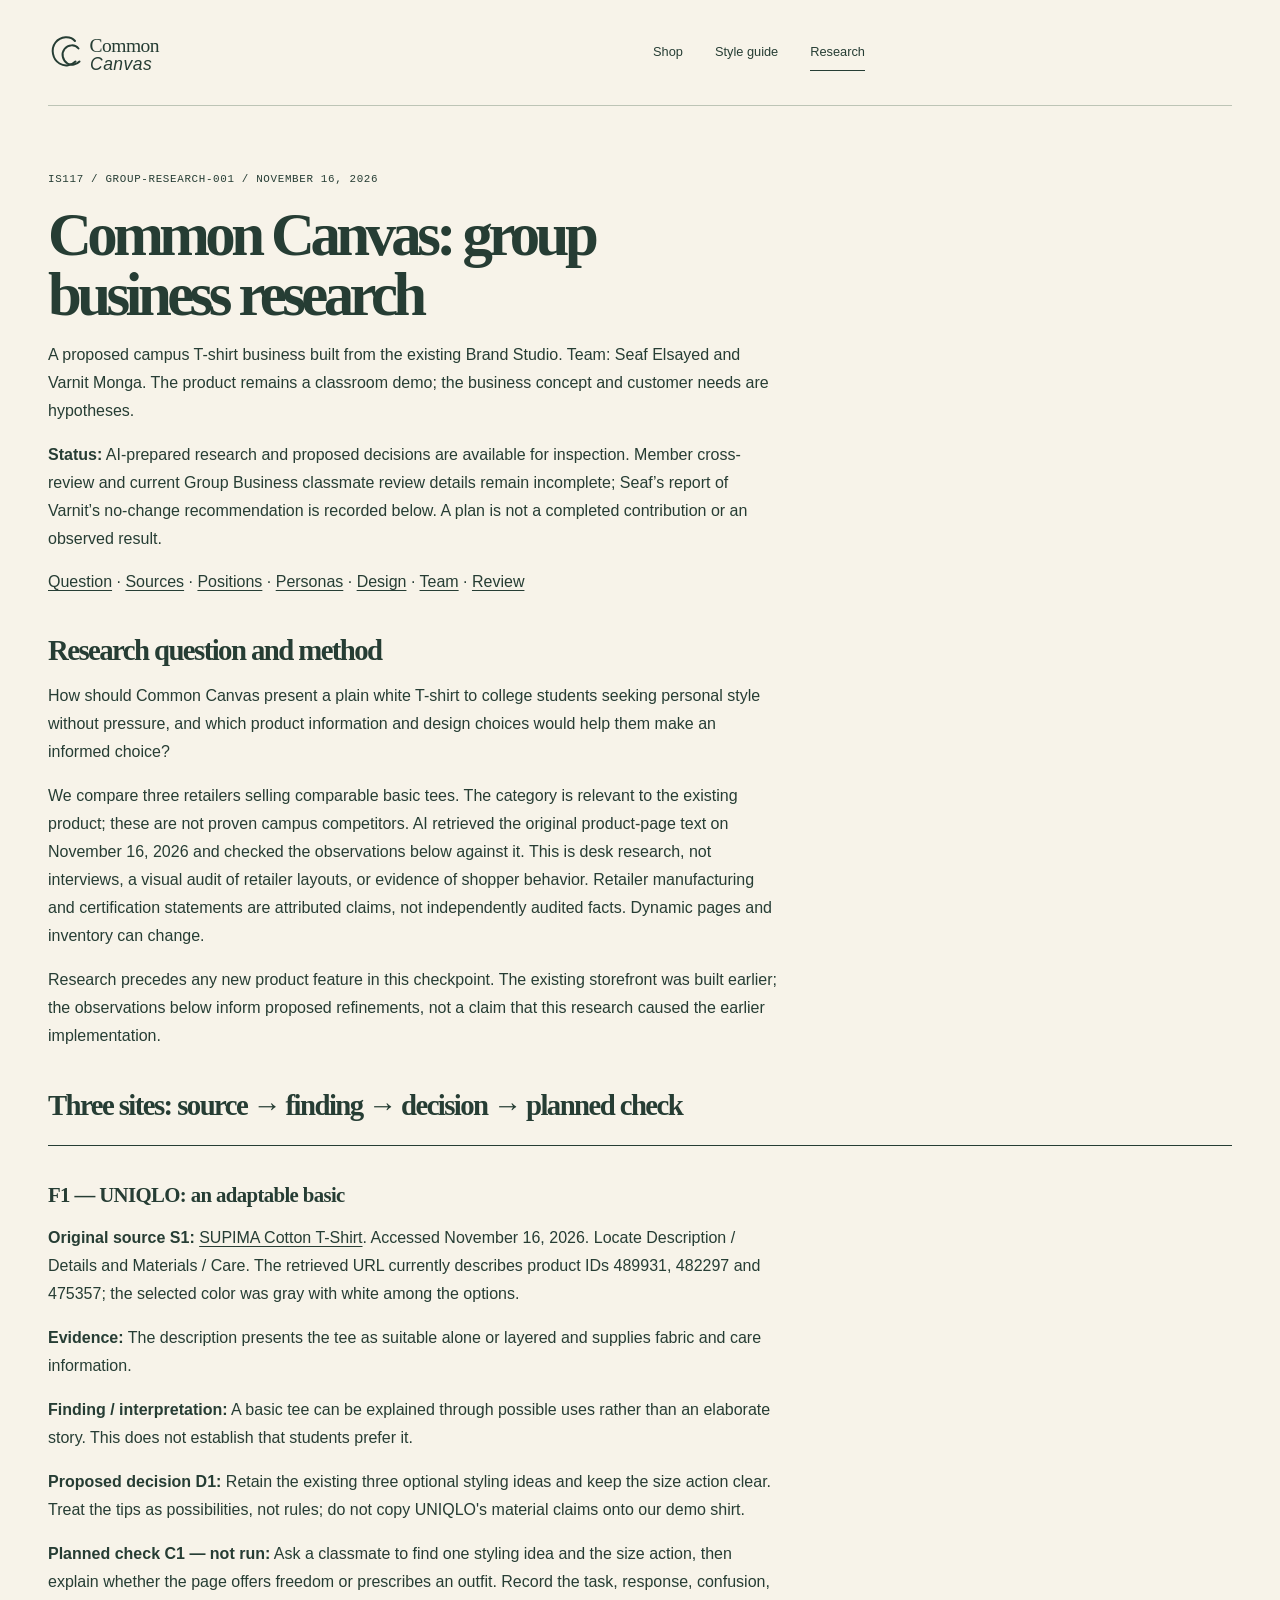
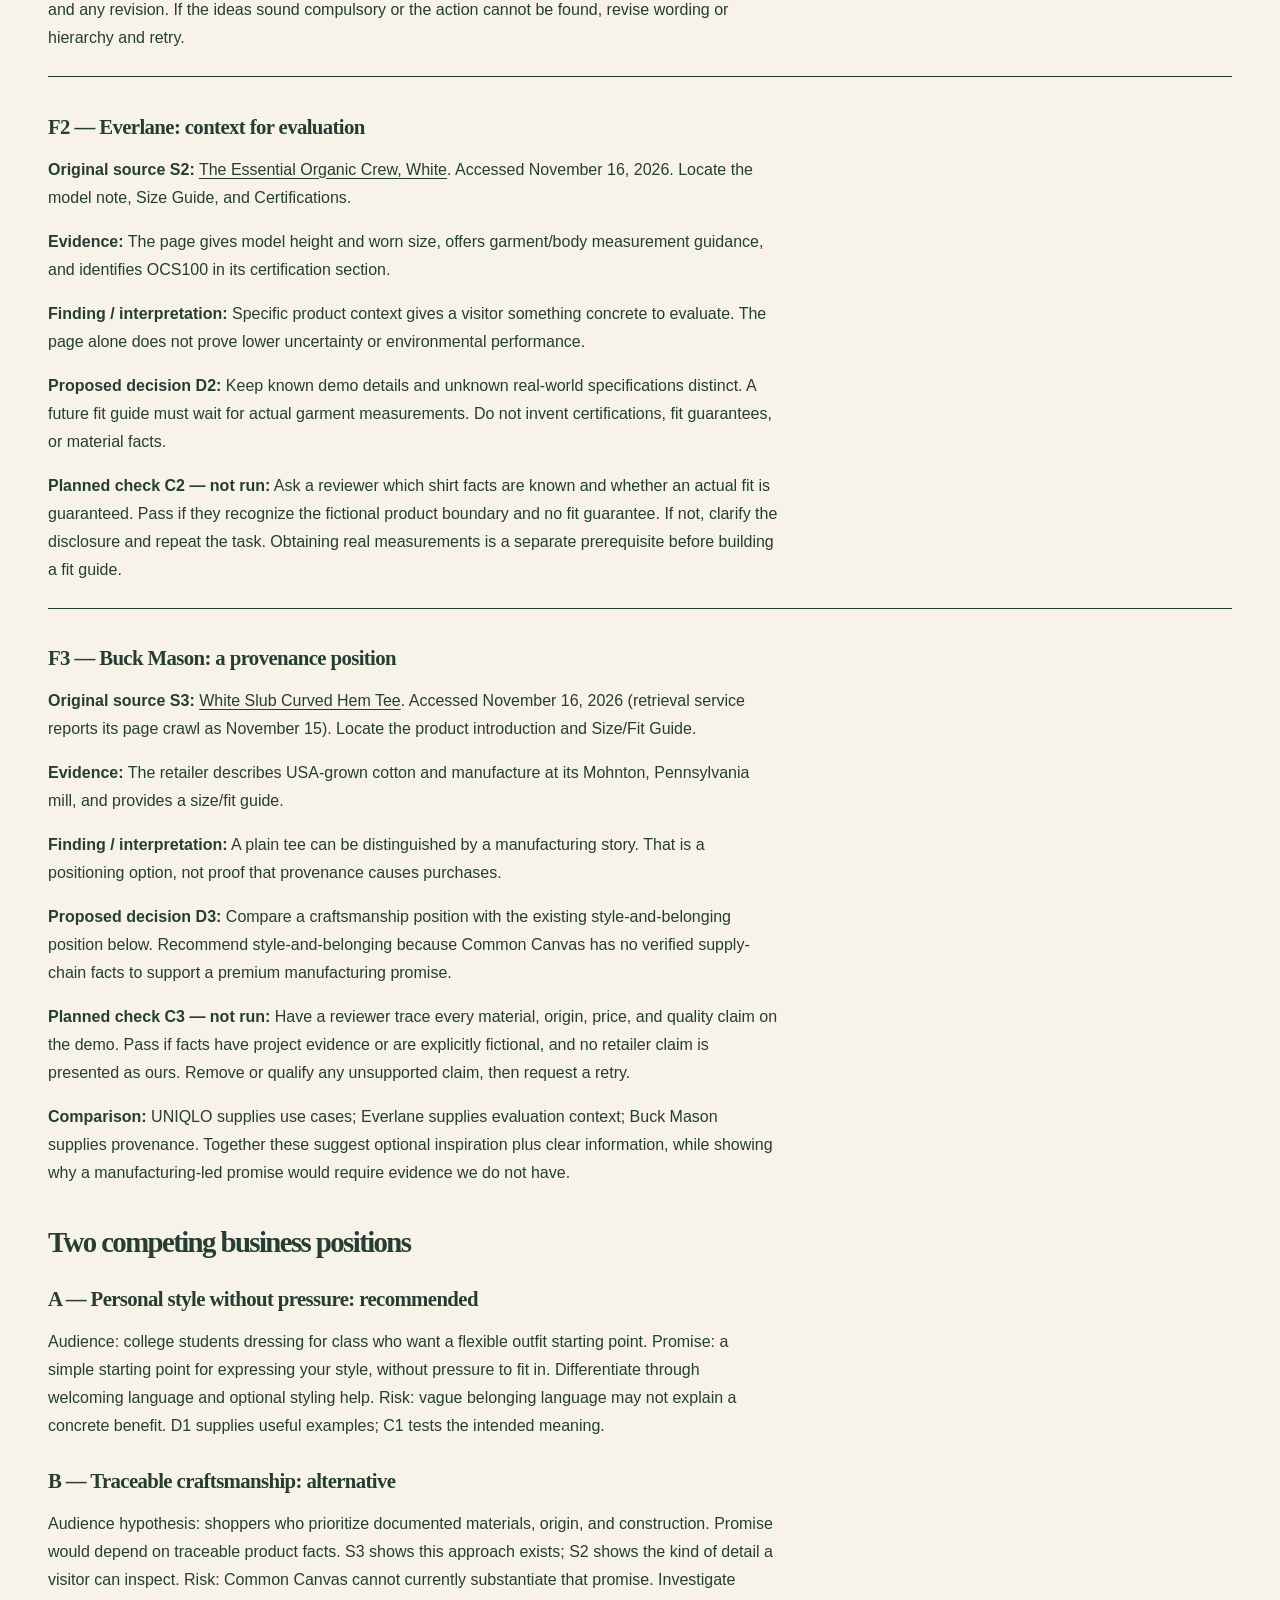
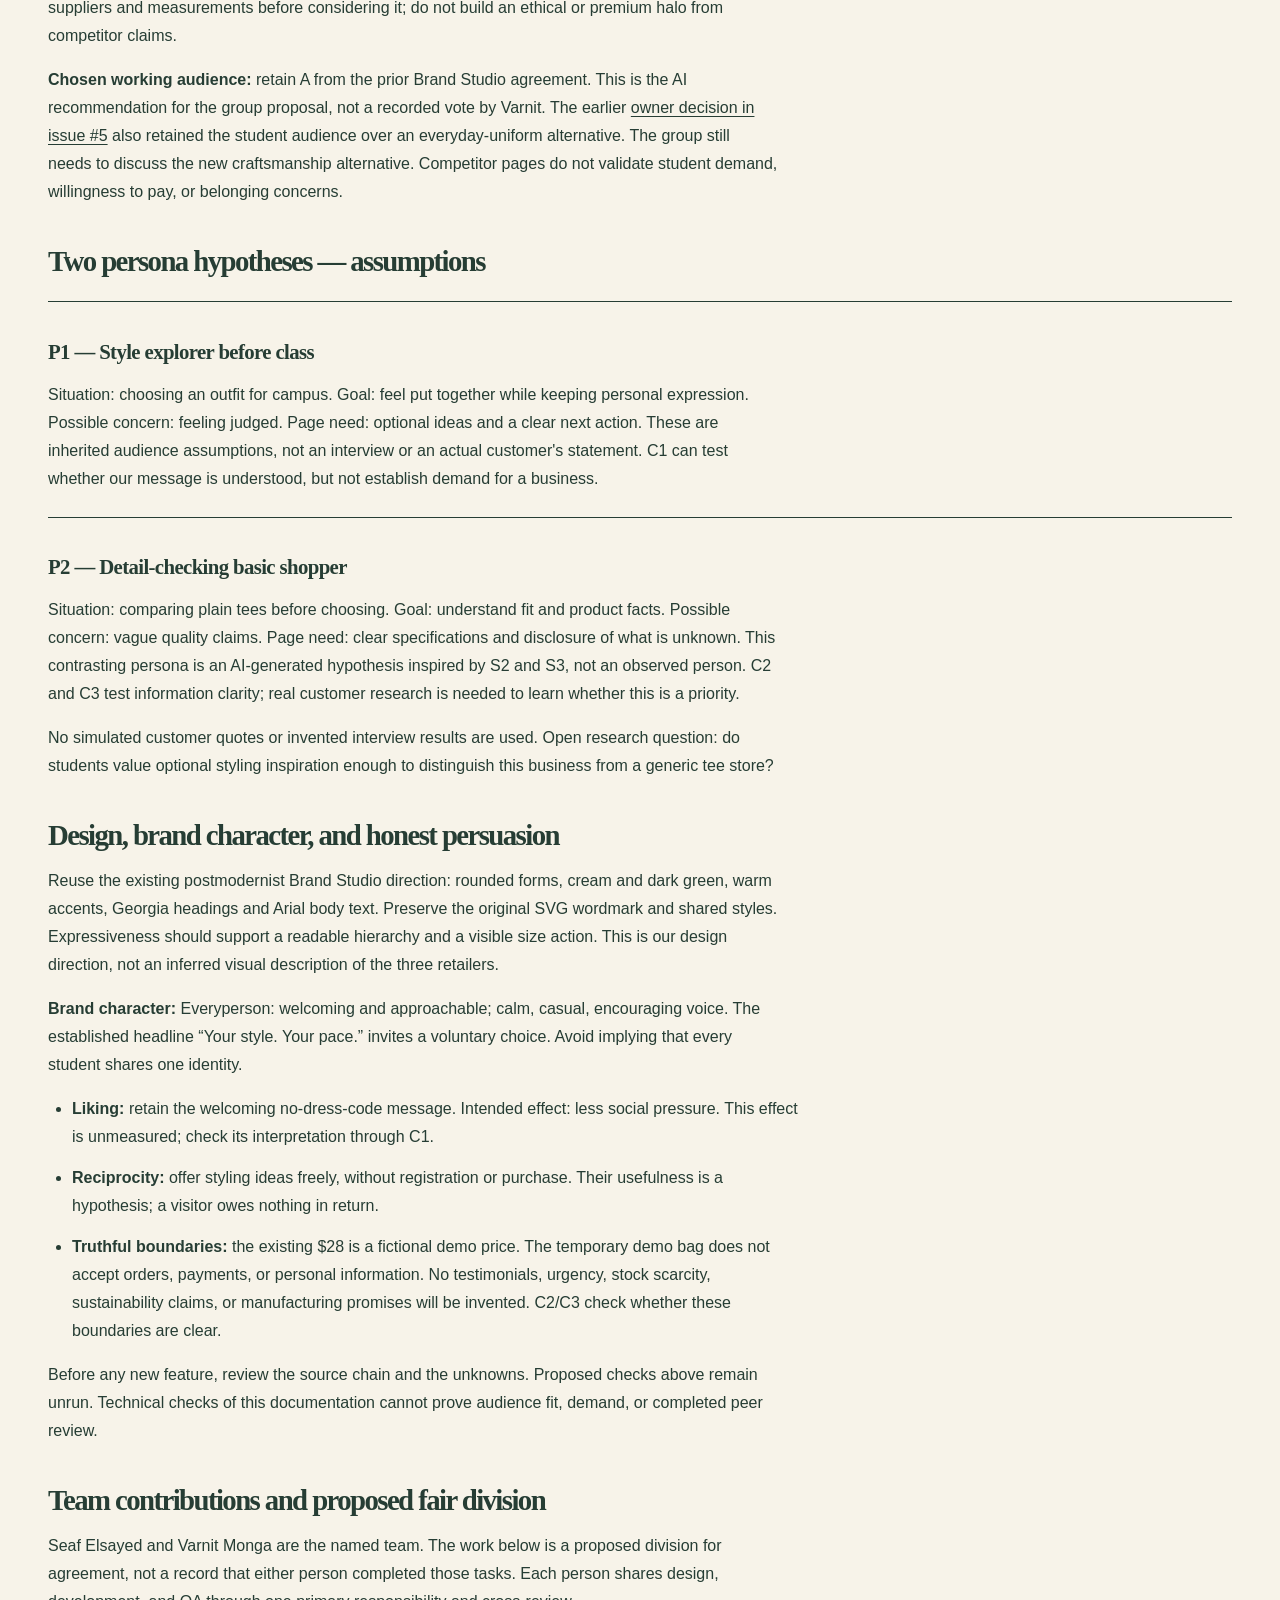
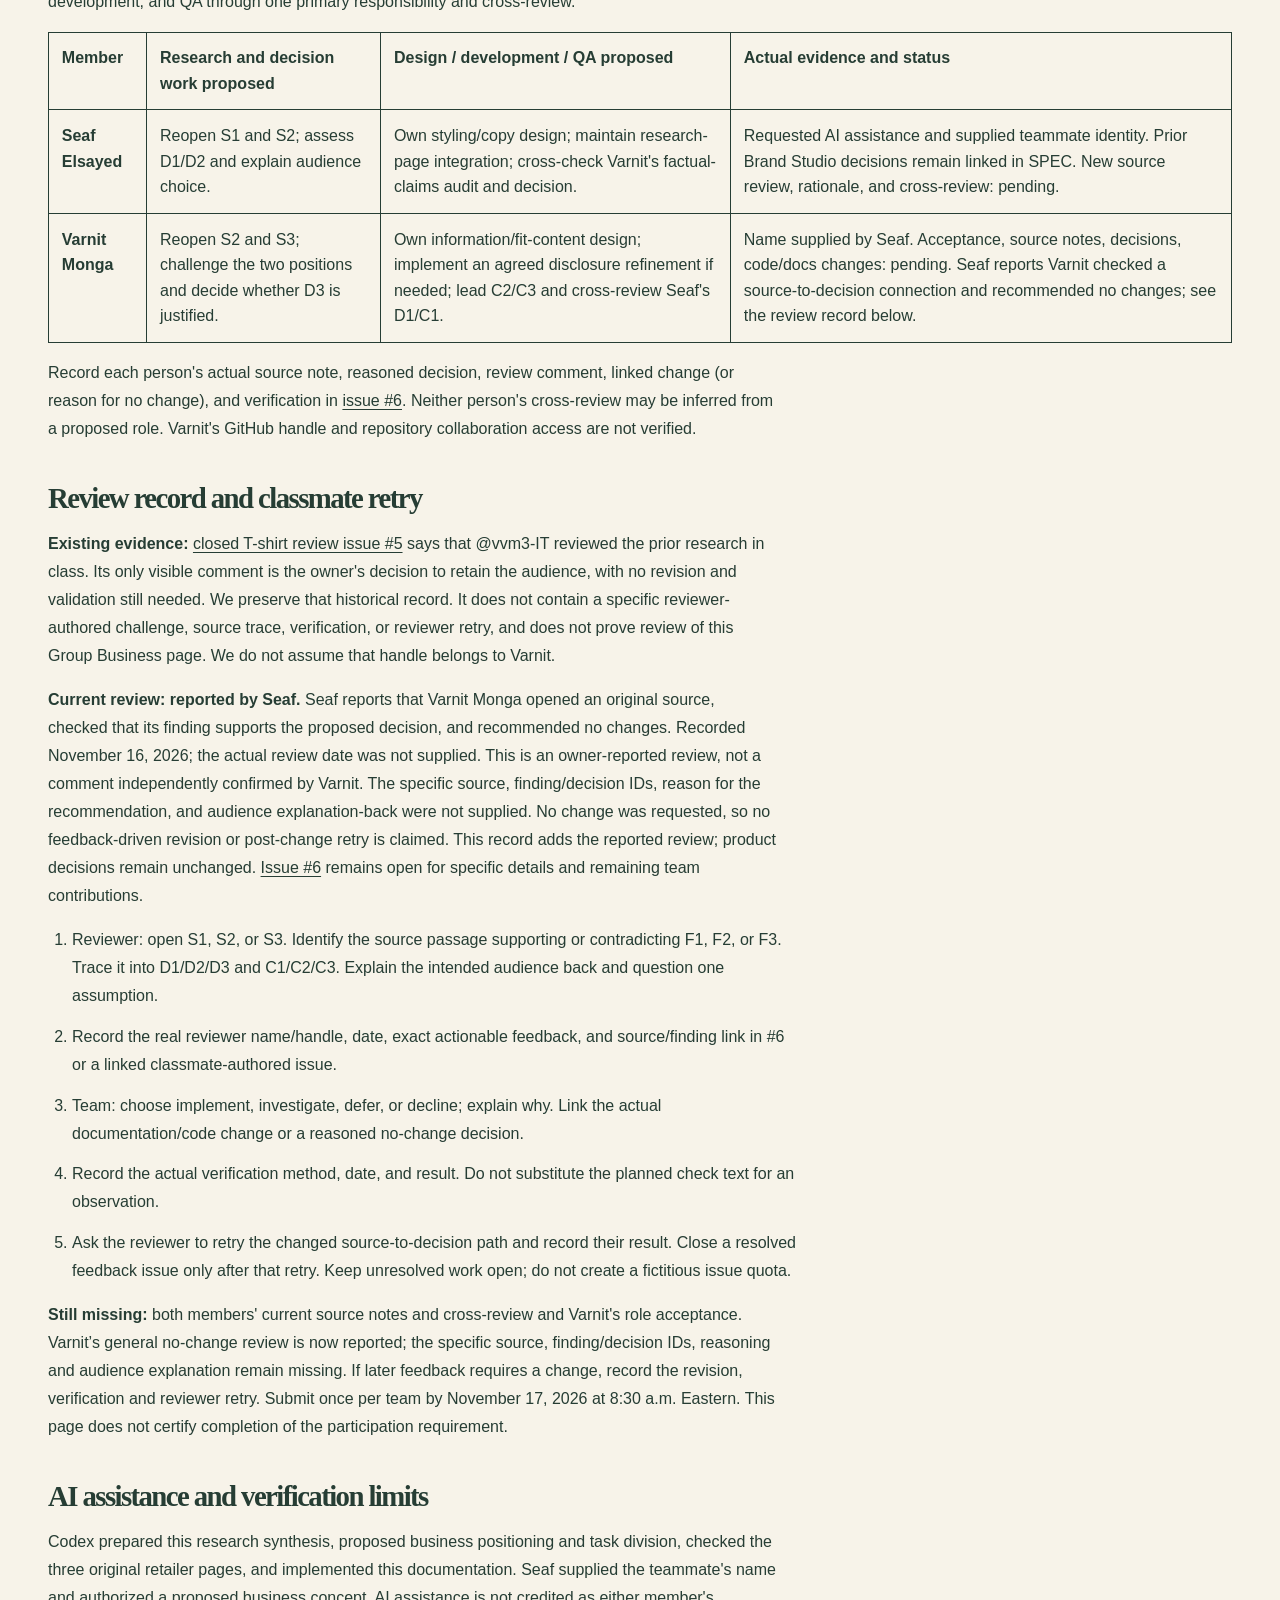
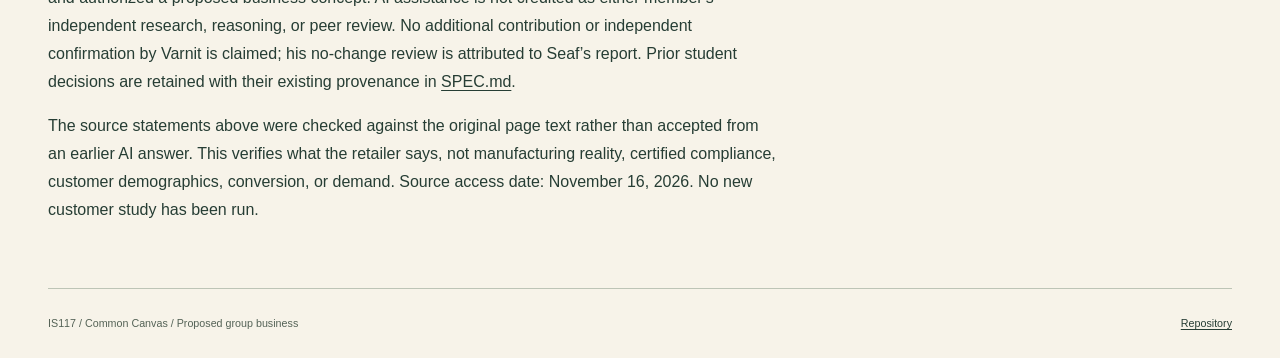
==== commit 6ff3535a: "Record owner-reported review by Varnit Monga" ====
--- a/public/research.html
+++ b/public/research.html
@@ -45,8 +45,9 @@
       <p>
         <strong>Status:</strong> AI-prepared research and proposed decisions are
         available for inspection. Member cross-review and current Group Business
-        classmate review remain pending. A plan is not a completed contribution
-        or an observed result.
+        classmate review details remain incomplete; Seaf’s report of Varnit’s
+        no-change recommendation is recorded below. A plan is not a completed
+        contribution or an observed result.
       </p>
       <nav aria-label="Research contents">
         <a href="#question">Question</a> · <a href="#sources">Sources</a> ·
@@ -351,8 +352,9 @@
                 </td>
                 <td>
                   Name supplied by Seaf. Acceptance, source notes, decisions,
-                  code/docs changes, and review: pending; no work attributed as
-                  completed.
+                  code/docs changes: pending. Seaf reports Varnit checked a
+                  source-to-decision connection and recommended no changes; see
+                  the review record below.
                 </td>
               </tr>
             </tbody>
@@ -384,13 +386,20 @@
           belongs to Varnit.
         </p>
         <p>
-          <strong>Current review: pending.</strong>
+          <strong>Current review: reported by Seaf.</strong> Seaf reports that
+          Varnit Monga opened an original source, checked that its finding
+          supports the proposed decision, and recommended no changes. Recorded
+          November 16, 2026; the actual review date was not supplied. This is an
+          owner-reported review, not a comment independently confirmed by
+          Varnit. The specific source, finding/decision IDs, reason for the
+          recommendation, and audience explanation-back were not supplied. No
+          change was requested, so no feedback-driven revision or post-change
+          retry is claimed. This record adds the reported review; product
+          decisions remain unchanged.
           <a href="https://github.com/seafelsayed/is117-brand-studio/issues/6"
             >Issue #6</a
           >
-          is an AI-created implementation and review-request tracker, not
-          classmate feedback. No current reviewer findings or retries have been
-          recorded.
+          remains open for specific details and remaining team contributions.
         </p>
         <ol>
           <li>
@@ -421,8 +430,10 @@
         </ol>
         <p>
           <strong>Still missing:</strong> both members' current source notes and
-          cross-review, Varnit's acceptance and decision, a real current
-          classmate review, response/change evidence, verification and reviewer
+          cross-review and Varnit's role acceptance. Varnit’s general no-change
+          review is now reported; the specific source, finding/decision IDs,
+          reasoning and audience explanation remain missing. If later feedback
+          requires a change, record the revision, verification and reviewer
           retry. Submit once per team by November 17, 2026 at 8:30 a.m. Eastern.
           This page does not certify completion of the participation
           requirement.
@@ -436,8 +447,9 @@
           implemented this documentation. Seaf supplied the teammate's name and
           authorized a proposed business concept. AI assistance is not credited
           as either member's independent research, reasoning, or peer review. No
-          contribution or approval by Varnit is claimed. Prior student decisions
-          are retained with their existing provenance in
+          additional contribution or independent confirmation by Varnit is
+          claimed; his no-change review is attributed to Seaf’s report. Prior
+          student decisions are retained with their existing provenance in
           <a
             href="https://github.com/seafelsayed/is117-brand-studio/blob/main/SPEC.md"
             >SPEC.md</a
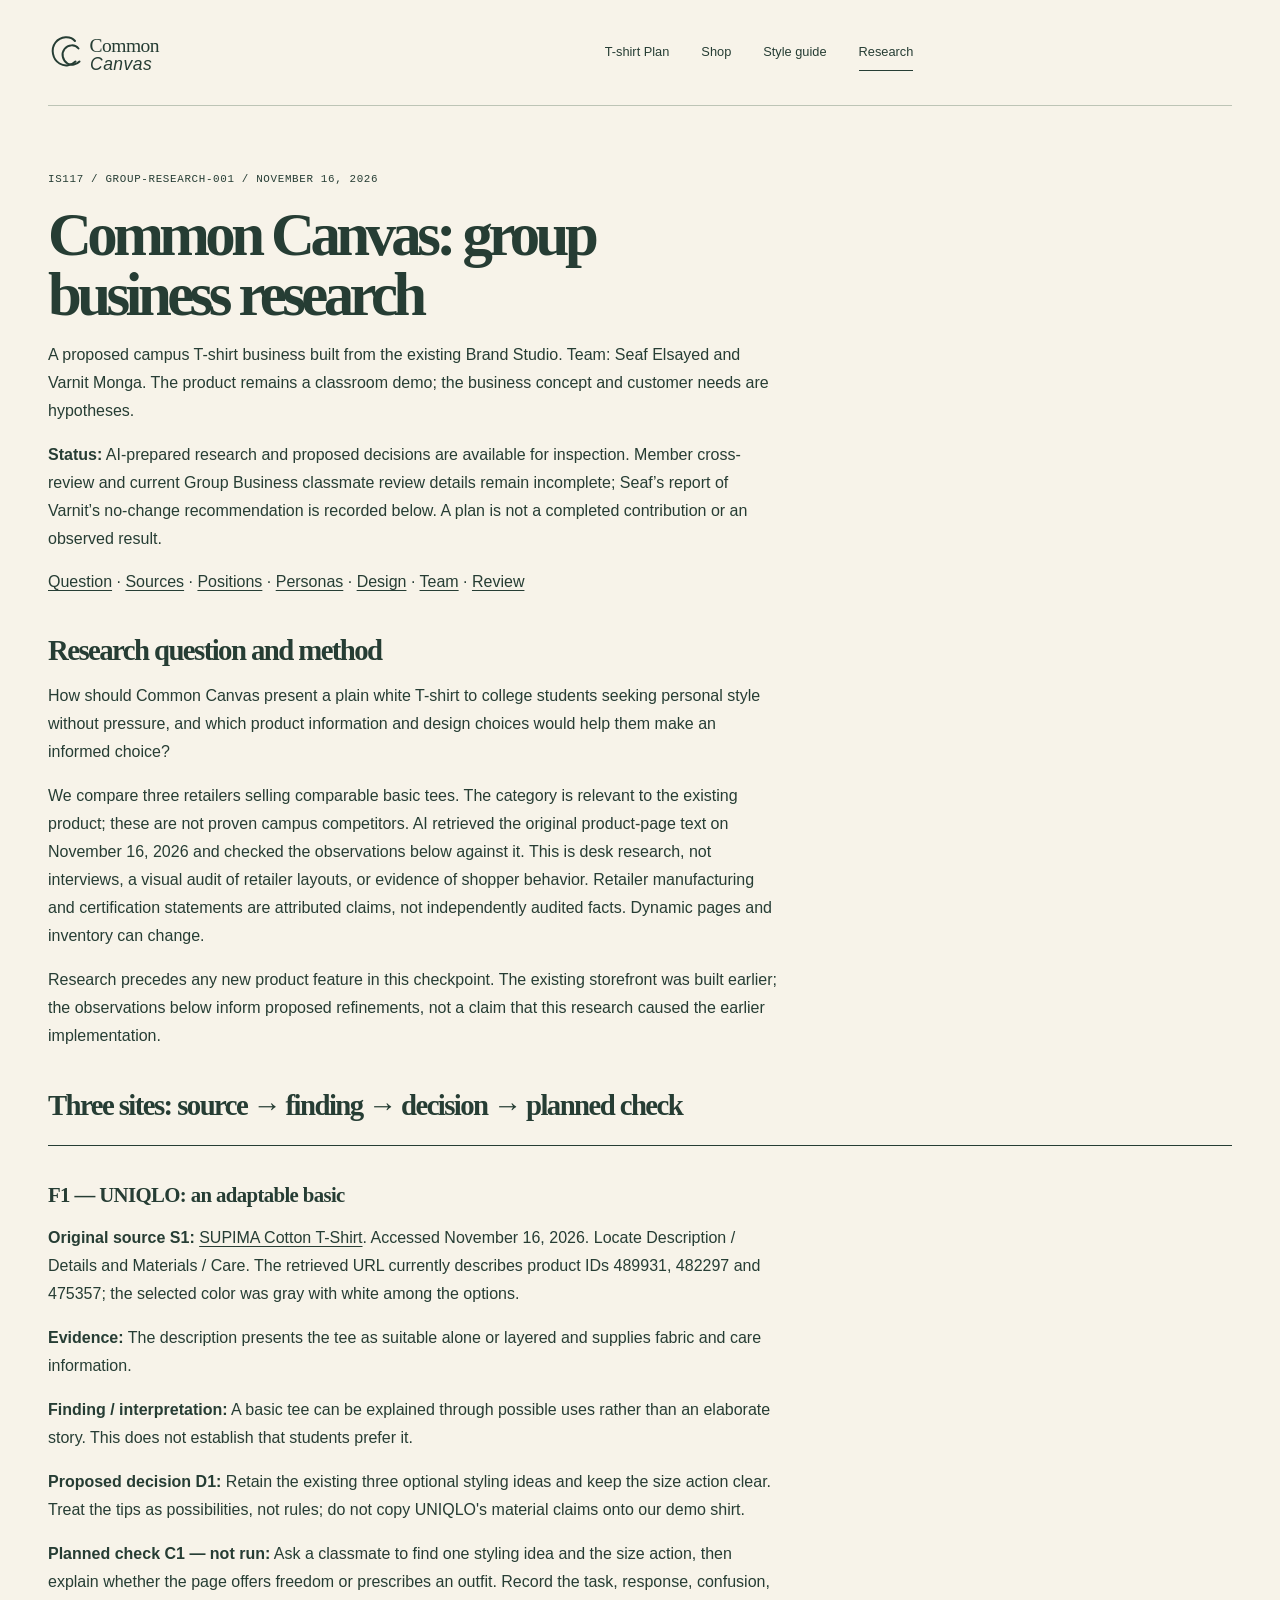
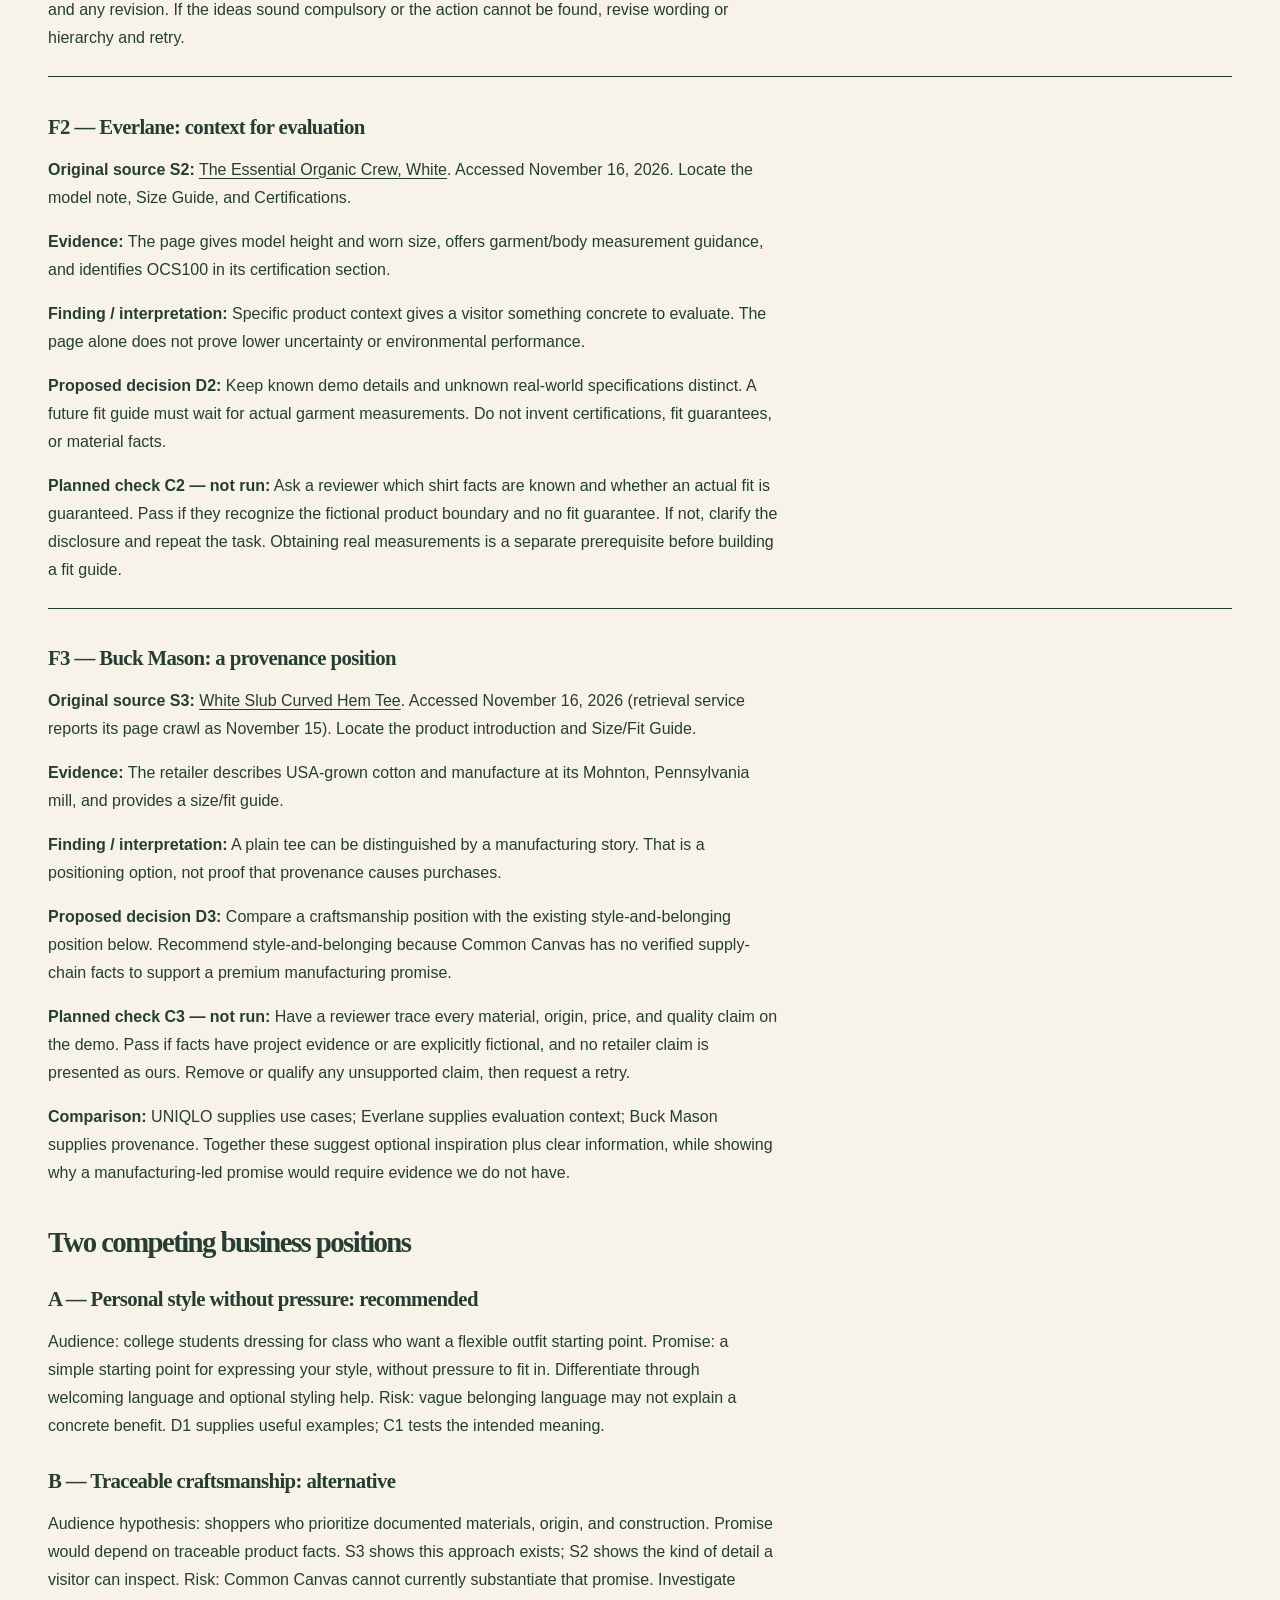
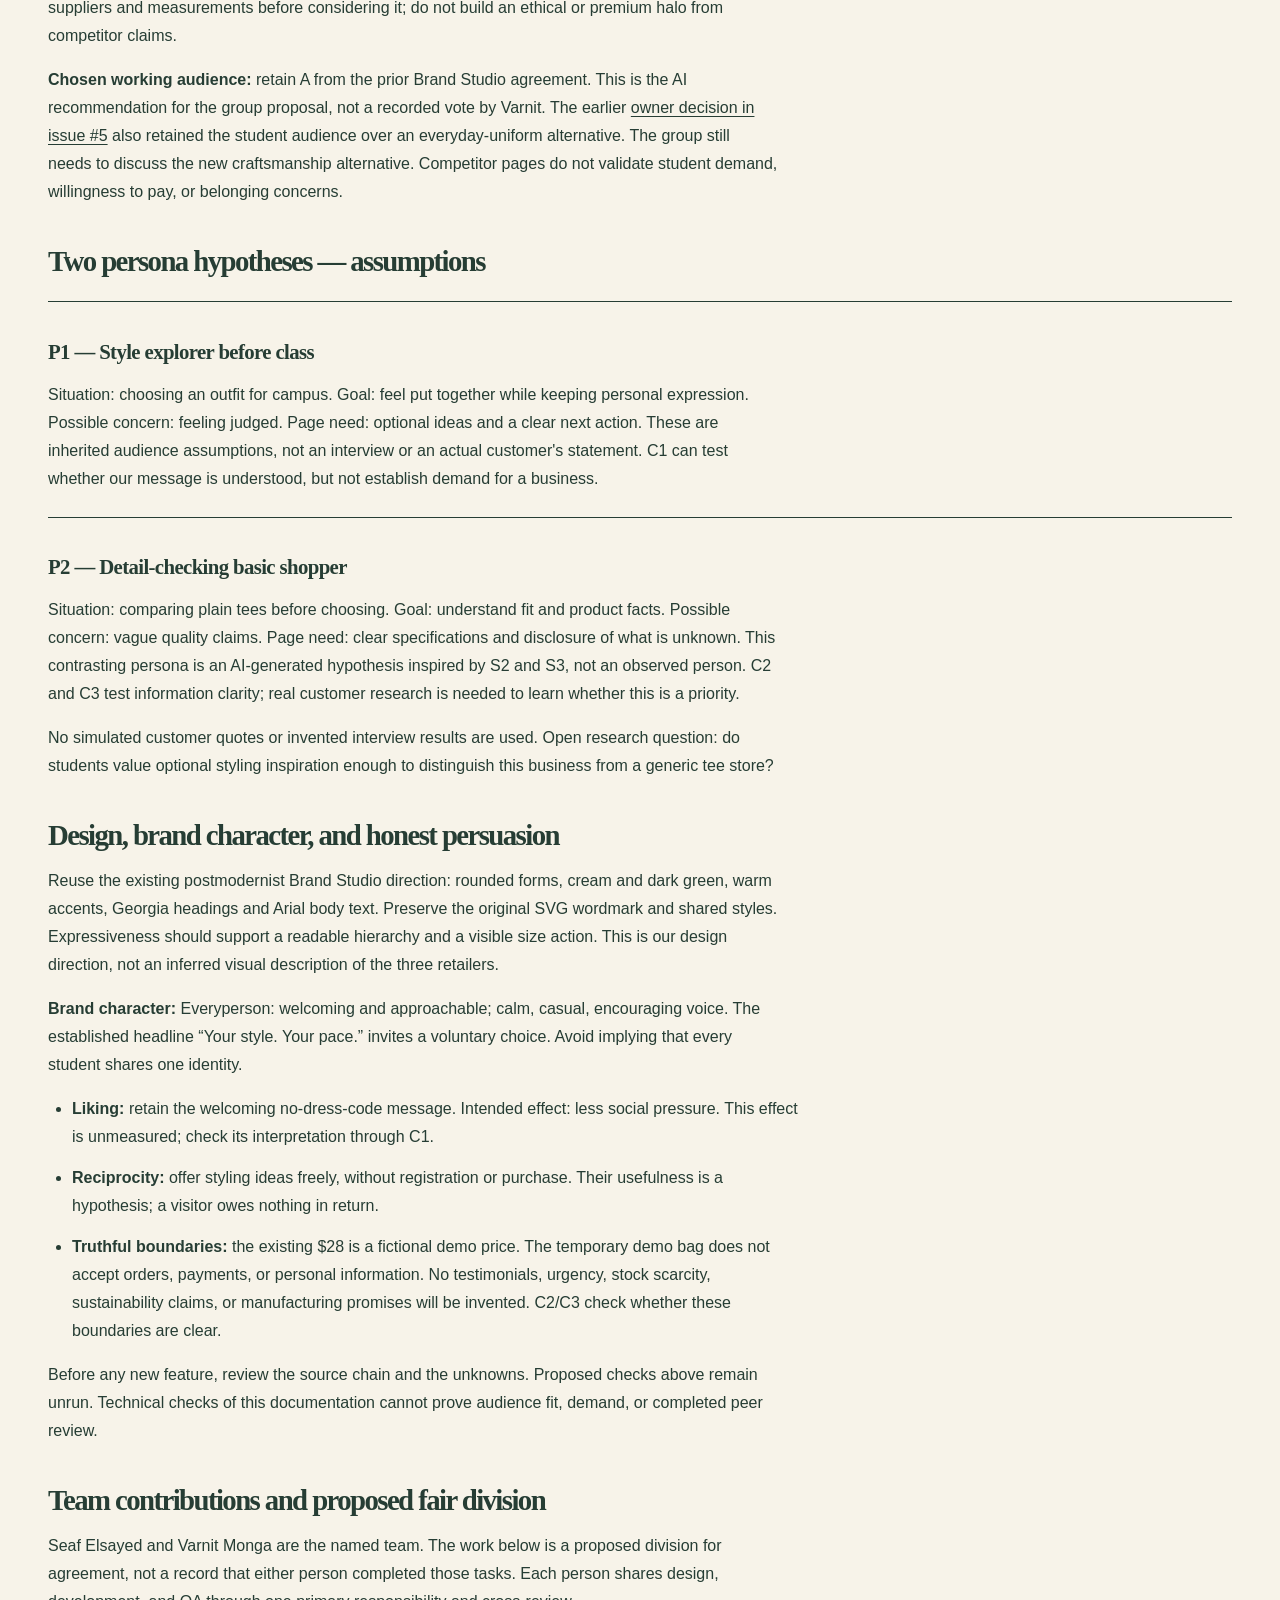
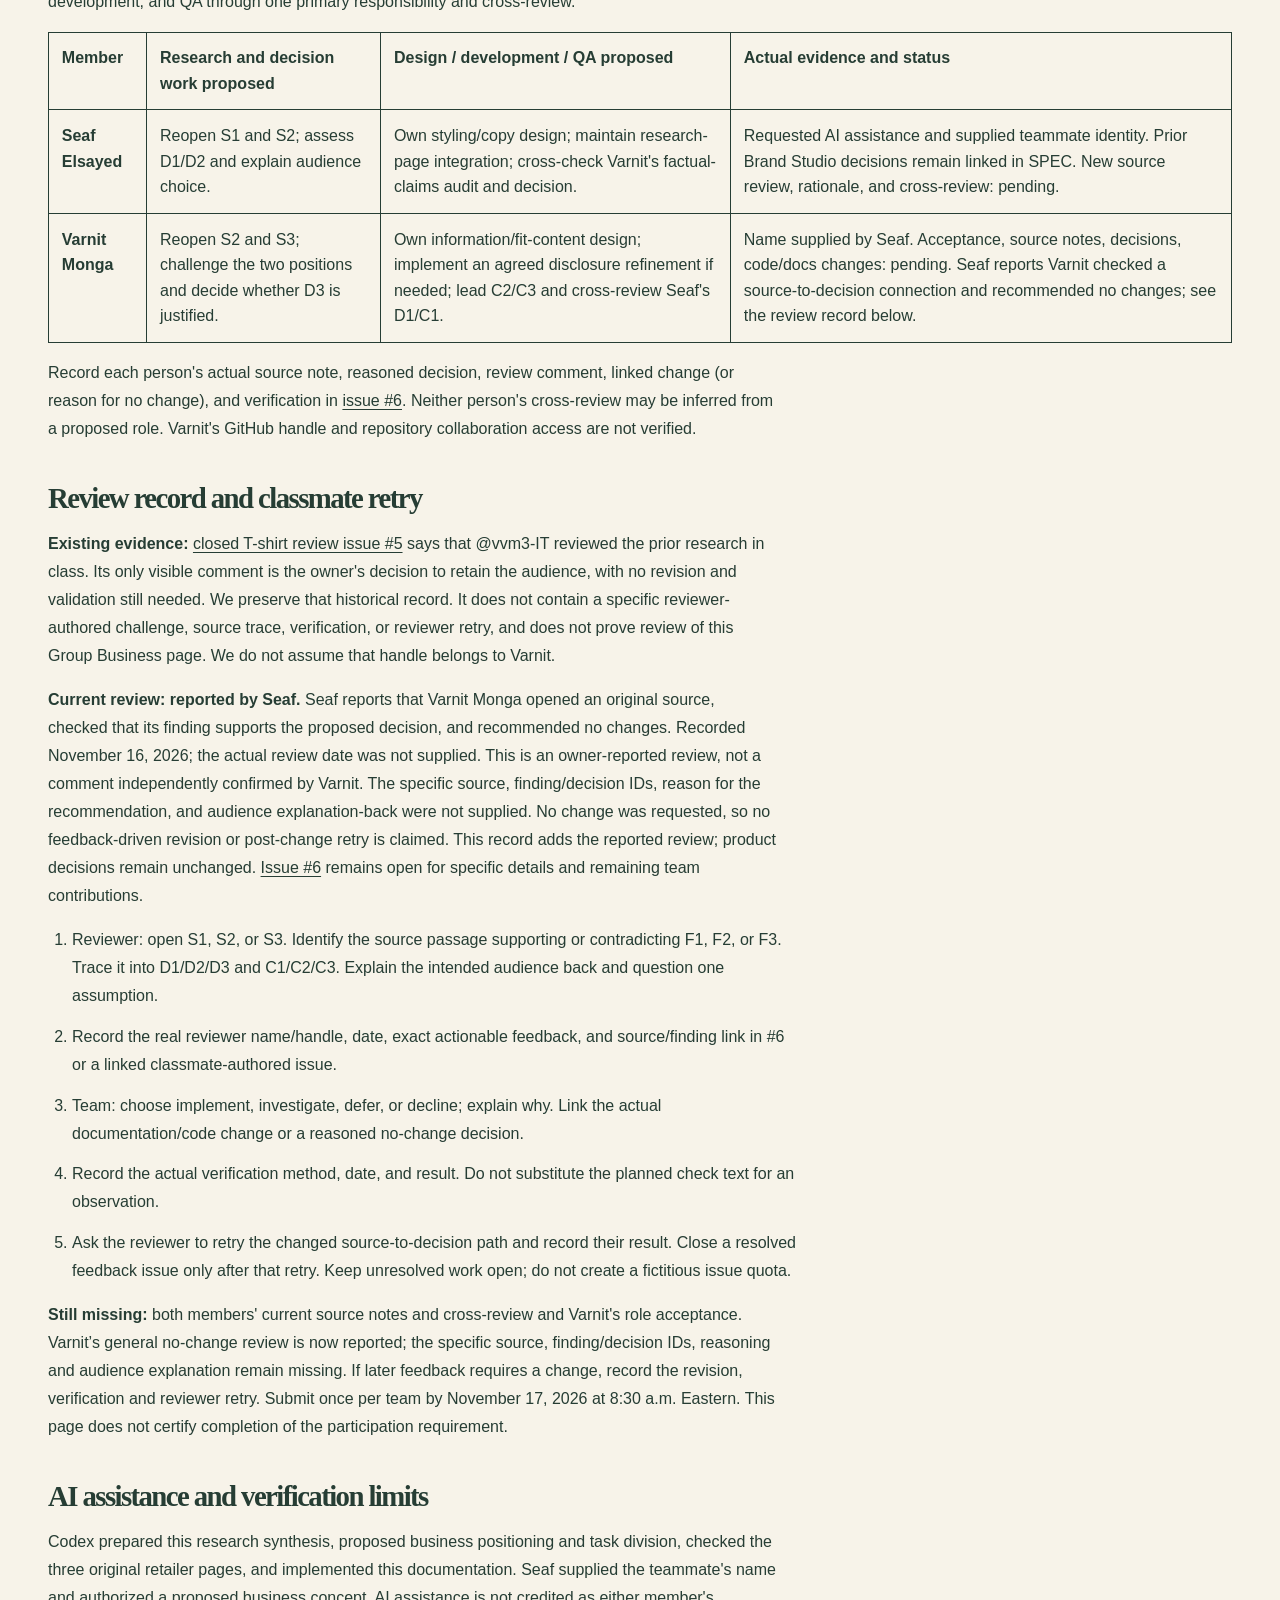
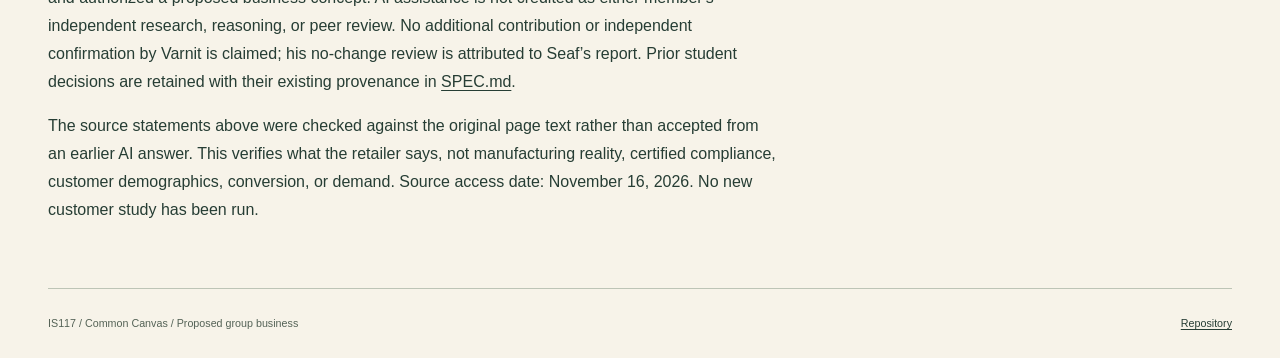
==== commit 7fcfc28f: "Plan T-shirt checkout and SQLite persistence (#8)" ====
--- a/public/research.html
+++ b/public/research.html
@@ -27,6 +27,7 @@
           height="44"
       /></a>
       <nav class="main-nav" aria-label="Main navigation">
+        <a class="nav-link" href="plan.html">T-shirt Plan</a>
         <a class="nav-link" href="index.html">Shop</a
         ><a class="nav-link" href="styleguide.html">Style guide</a
         ><a class="nav-link" href="research.html" aria-current="page"
